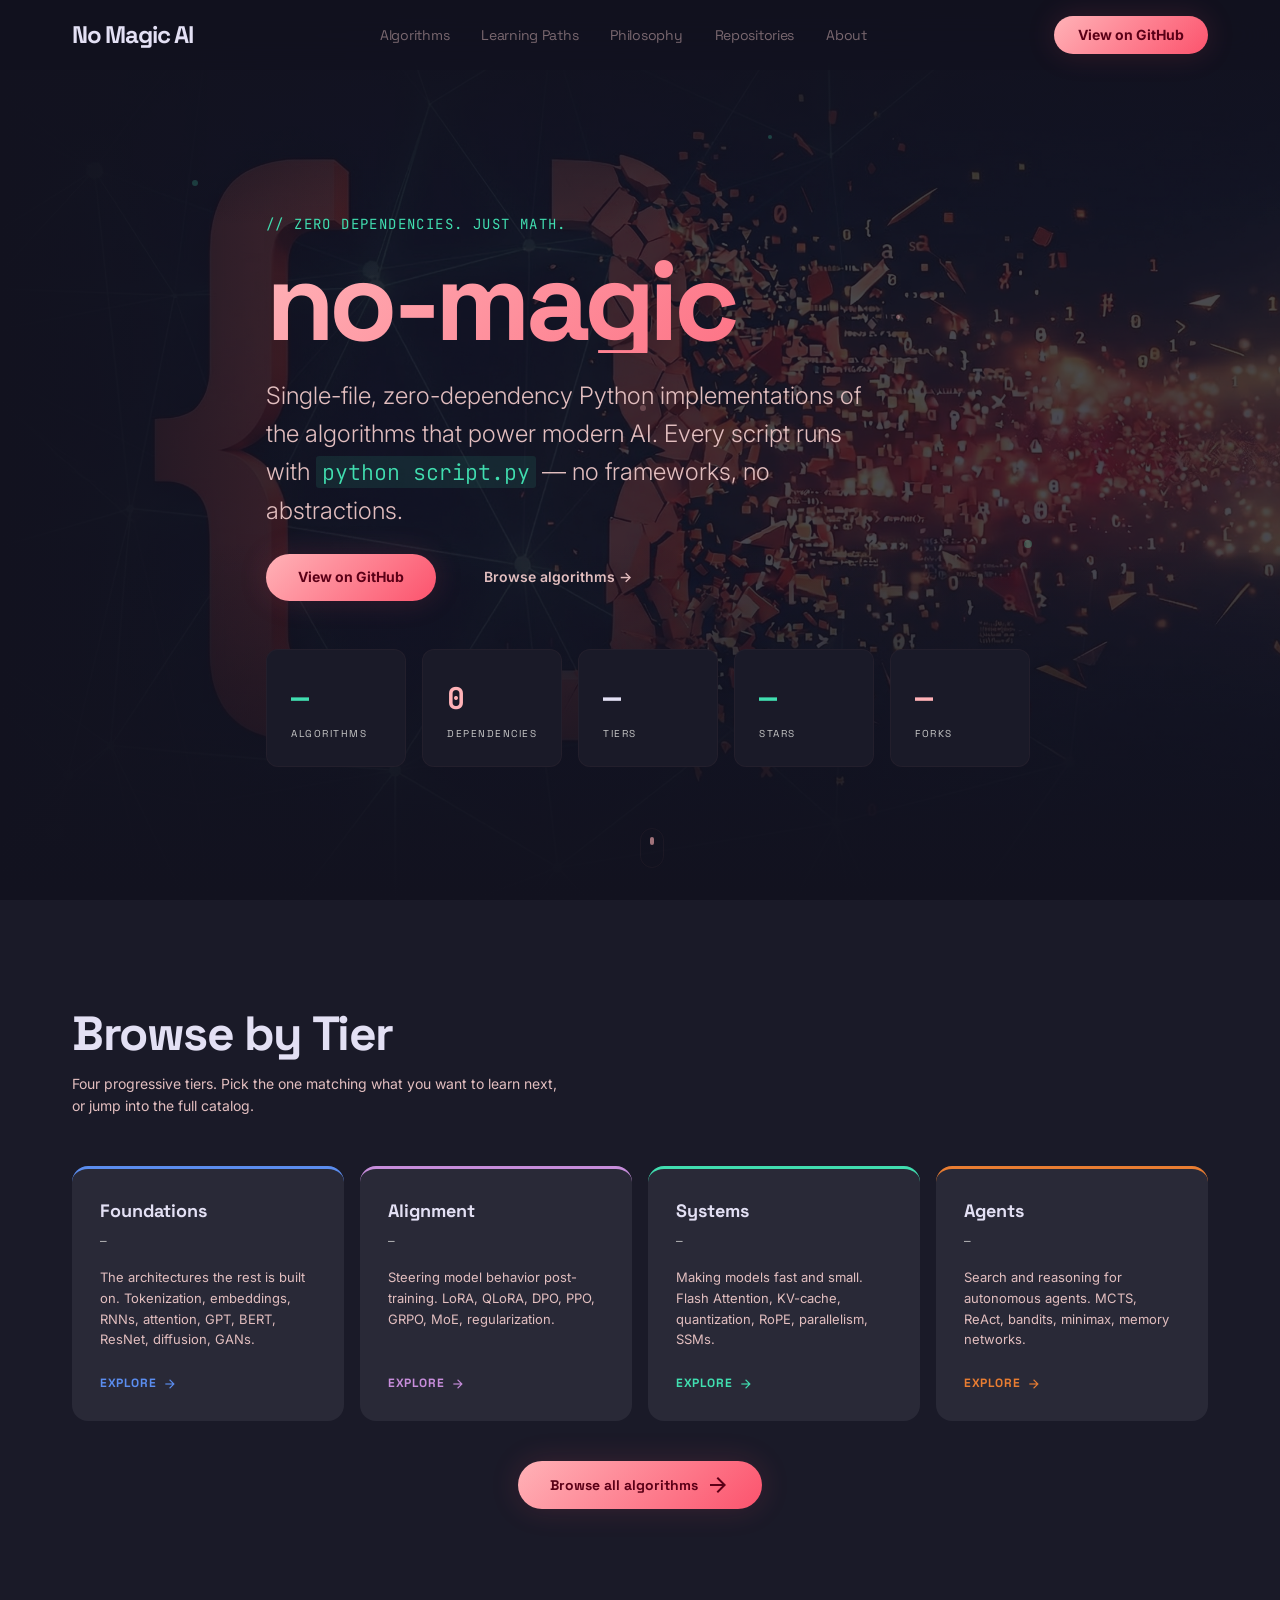
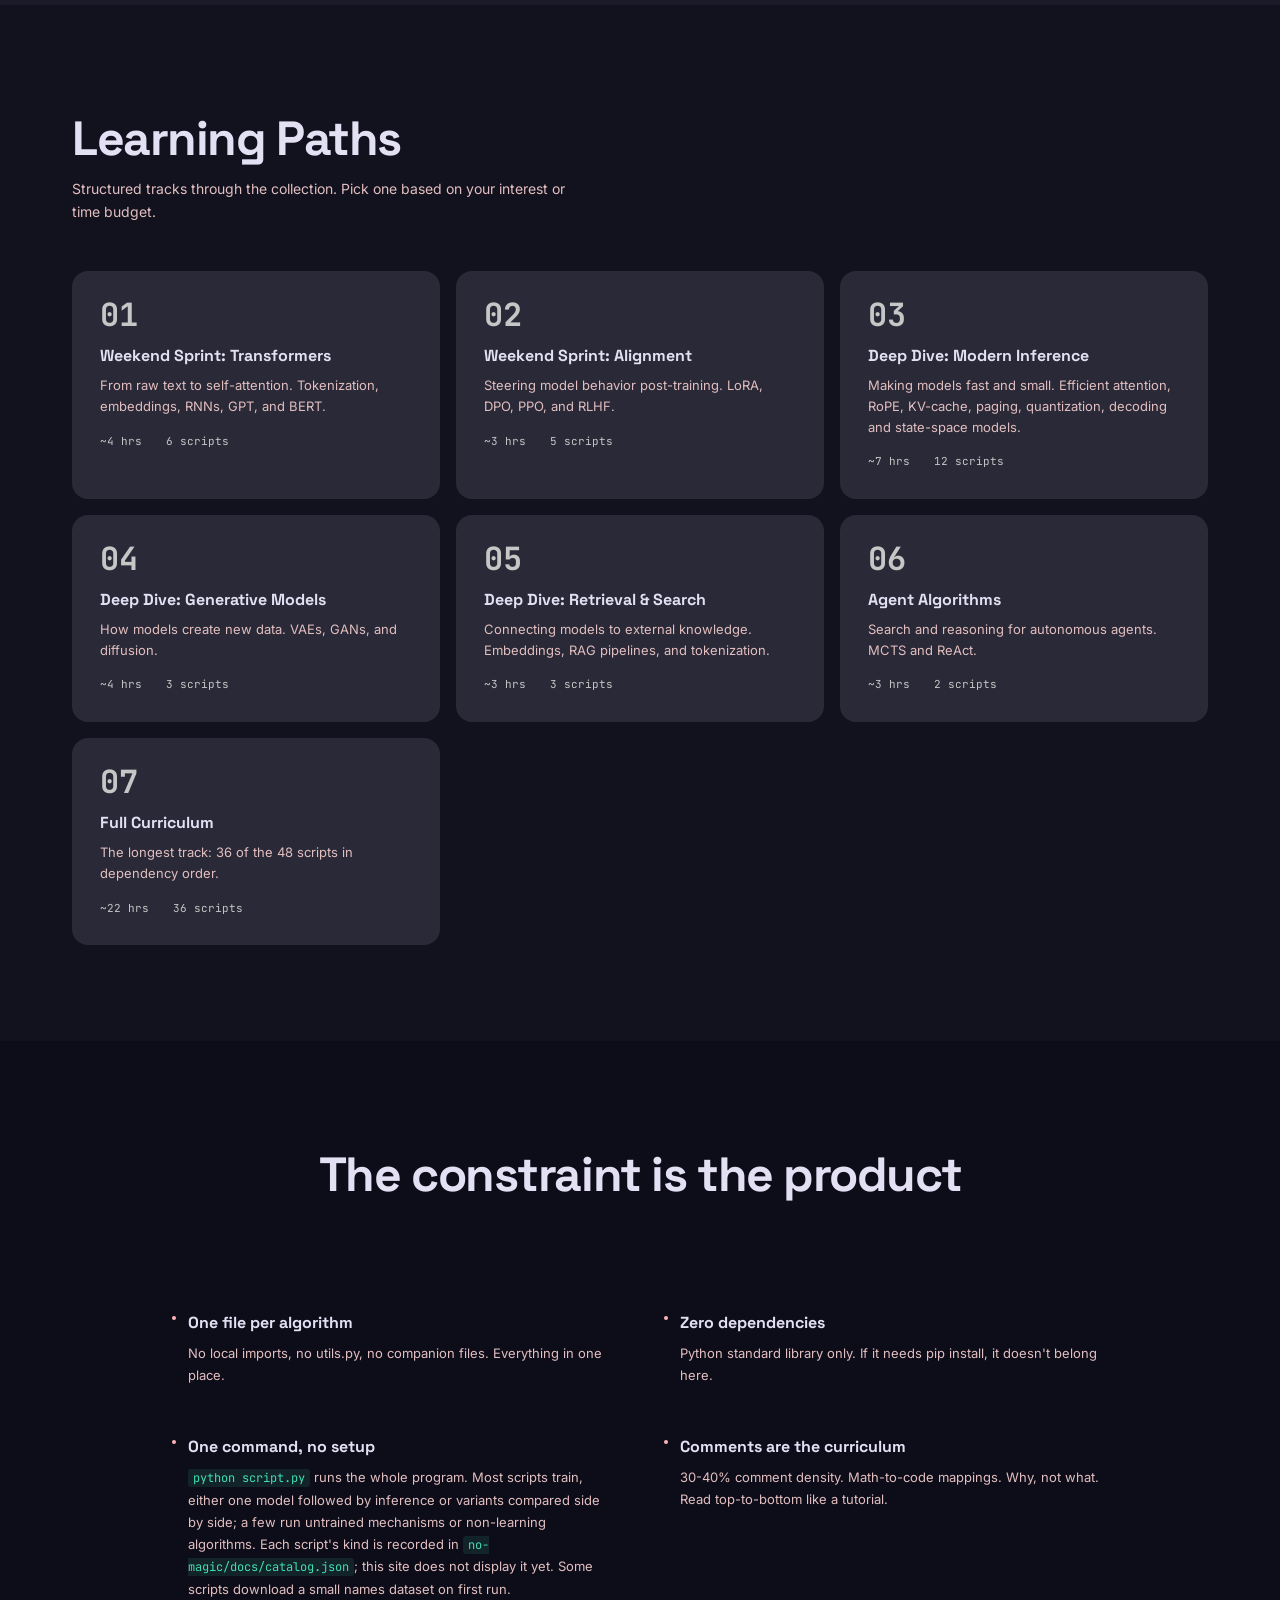
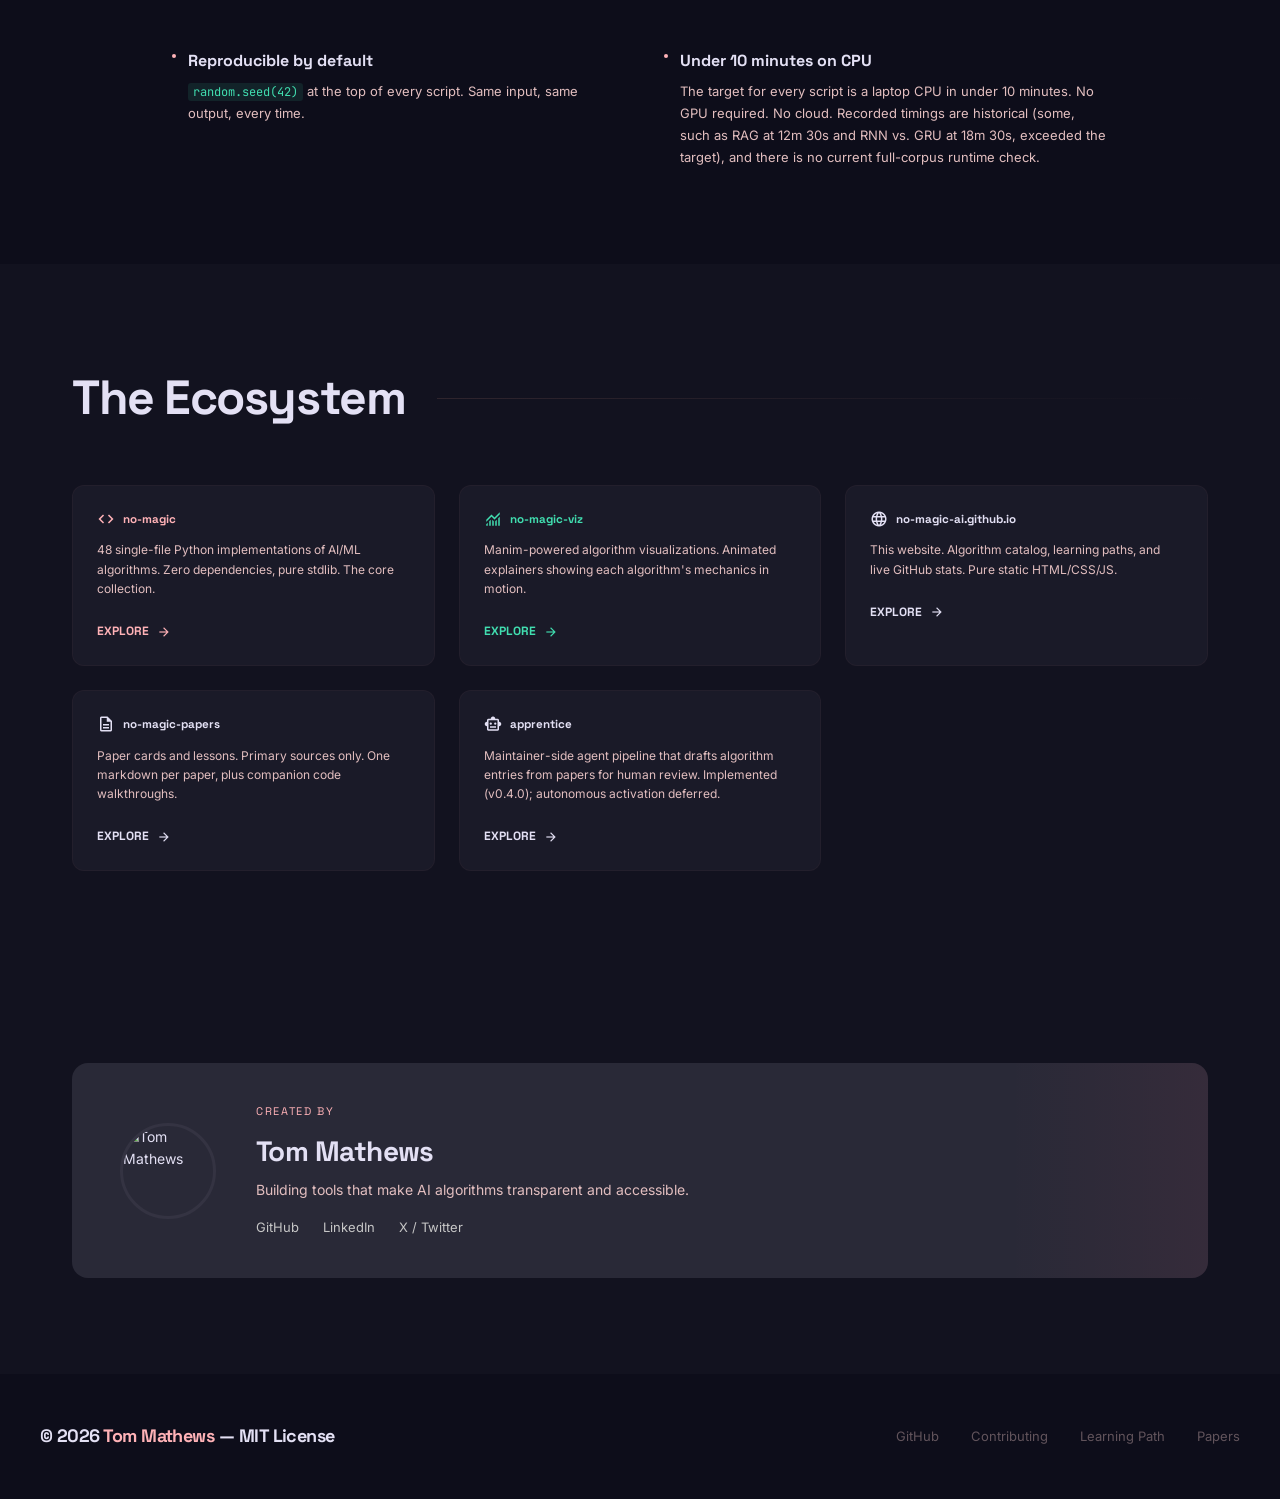
==== index.html @ fe1c376c "docs: state the CPU runtime target and shorten the apprentice pill The About no-magic row and the ho" ====
<!DOCTYPE html>
<html lang="en">
<head>
  <meta charset="UTF-8">
  <meta name="viewport" content="width=device-width, initial-scale=1.0">
  <title>no-magic &mdash; AI algorithms without the abstraction</title>
  <meta name="description" content="Single-file, zero-dependency Python implementations of the algorithms that power modern AI. No frameworks. No magic.">
  <link rel="icon" type="image/png" sizes="32x32" href="favicon-32.png">
  <link rel="icon" type="image/svg+xml" href="icon.svg">
  <link rel="icon" type="image/png" sizes="192x192" href="favicon-192.png">
  <link rel="apple-touch-icon" href="apple-touch-icon.png">
  <link rel="preconnect" href="https://fonts.googleapis.com">
  <link rel="preconnect" href="https://fonts.gstatic.com" crossorigin>
  <link href="https://fonts.googleapis.com/css2?family=Space+Grotesk:wght@300;400;500;600;700&family=Inter:wght@300;400;500;600&family=JetBrains+Mono:wght@400;700&display=swap" rel="stylesheet">
  <link href="https://fonts.googleapis.com/css2?family=Material+Symbols+Outlined:wght,FILL@100..700,0..1&display=swap" rel="stylesheet">
  <link rel="stylesheet" href="site.css">
  <style>
/* Page-specific styles for the landing. Shared tokens, nav,
   footer, sections, animations, and responsive baselines live
   in site.css. */

/* ── Hero ── */
.hero {
  position: relative; min-height: 100vh; display: flex; align-items: center;
  padding-top: 5rem; overflow: hidden;
}
.hero-bg {
  position: absolute; inset: 0; z-index: 0;
  background: var(--surface-lowest);
}
.hero-cover {
  position: absolute; inset: 0; z-index: 1;
  background: url('no-magic-bg.webp') 30% center / cover no-repeat;
  mix-blend-mode: screen; opacity: 0.25;
}
.hero-cover-fade {
  position: absolute; inset: 0; z-index: 2;
  background:
    linear-gradient(to bottom, var(--bg) 0%, transparent 25%, transparent 60%, var(--bg) 100%),
    linear-gradient(to right, var(--bg) 0%, transparent 30%);
}
.hero-content { position: relative; z-index: 3; padding-left: 3rem; }
.hero-tag {
  font-family: 'JetBrains Mono', monospace; color: var(--secondary);
  font-size: 0.875rem; letter-spacing: 0.1em; text-transform: uppercase;
  margin-bottom: 1rem; opacity: 0.7;
  animation: fadeIn 0.8s ease both;
}
.hero h1 {
  font-family: 'Space Grotesk', sans-serif;
  font-size: clamp(3.5rem, 10vw, 7rem);
  font-weight: 700; letter-spacing: -0.05em; line-height: 0.9; margin-bottom: 1.5rem;
  background: linear-gradient(135deg, var(--primary), var(--primary-container));
  -webkit-background-clip: text; -webkit-text-fill-color: transparent;
  background-clip: text;
  animation: fadeIn 0.8s 0.15s ease both;
}
.hero-sub {
  font-size: clamp(1.125rem, 2.5vw, 1.5rem); font-weight: 300;
  color: var(--on-surface-variant); max-width: 600px; line-height: 1.6;
  margin-bottom: 1.5rem;
  animation: fadeIn 0.8s 0.3s ease both;
}
.hero-sub code {
  color: var(--secondary); background: rgba(65, 222, 176, 0.1);
  padding: 2px 6px; border-radius: 3px; font-size: 0.9em;
  font-family: 'JetBrains Mono', monospace;
}
.hero-cta-row {
  display: flex; gap: 1rem; margin-bottom: 3rem;
  animation: fadeIn 0.8s 0.45s ease both;
}
.btn-hero-primary {
  display: inline-flex; align-items: center; gap: 0.5rem;
  background: linear-gradient(135deg, var(--primary), var(--primary-container));
  color: var(--on-primary-container); padding: 0.75rem 2rem;
  border-radius: 9999px; font-weight: 700; font-size: 0.875rem;
  transition: all 0.25s;
  box-shadow: 0 0 30px rgba(252, 83, 109, 0.15);
}
.btn-hero-primary:hover { transform: translateY(-1px) scale(1.02); }
.btn-hero-ghost {
  display: inline-flex; align-items: center; gap: 0.5rem;
  padding: 0.75rem 2rem; border-radius: 9999px;
  font-weight: 600; font-size: 0.875rem;
  color: var(--on-surface-variant);
  transition: all 0.25s;
}
.btn-hero-ghost:hover { color: var(--on-surface); }

/* ── Stats Grid ── */
.stats-grid {
  display: grid; grid-template-columns: repeat(5, 1fr); gap: 1rem;
  animation: fadeIn 0.8s 0.6s ease both;
}
.stat-card {
  background: var(--surface-low); padding: 1.5rem; border-radius: 0.75rem;
}
.stat-value {
  font-family: 'JetBrains Mono', monospace; font-size: 1.875rem; font-weight: 700;
}
.stat-value.green { color: var(--secondary); }
.stat-value.pink { color: var(--primary); }
.stat-value.white { color: var(--on-surface); }
.stat-label {
  font-family: 'Space Grotesk', sans-serif; font-size: 0.625rem;
  text-transform: uppercase; letter-spacing: 0.15em; color: var(--tertiary);
  margin-top: 0.25rem;
}

/* ── Scroll indicator ── */
.scroll-ind {
  position: absolute; bottom: 2rem; left: 50%; transform: translateX(-50%); z-index: 3;
  animation: fadeIn 0.8s 1s ease both;
}
.scroll-ind-ring {
  width: 1.5rem; height: 2.5rem; border-radius: 9999px;
  display: flex; align-items: flex-start; justify-content: center; padding-top: 0.5rem;
}
.scroll-dot {
  width: 0.25rem; height: 0.5rem; border-radius: 9999px;
  background: rgba(255, 178, 183, 0.6);
  animation: scrollBounce 1.5s infinite;
}

/* ── Particles ── */
.particle {
  position: absolute; border-radius: 50%;
  animation: pfloat 8s infinite ease-in-out;
}

/* ── Section header (landing-only layout) ── */
.section-header {
  display: flex; justify-content: space-between; align-items: flex-end;
  margin-bottom: 3rem; gap: 2rem; flex-wrap: wrap;
}
.section-header h2 {
  font-family: 'Space Grotesk', sans-serif; font-size: clamp(2rem, 4vw, 3rem);
  font-weight: 700; letter-spacing: -0.03em;
}
.section-header p { color: var(--on-surface-variant); max-width: 500px; }

/* ── Tier Preview (4 cards linking into /algorithms/?tier=...) ── */
.tier-preview-grid {
  display: grid; grid-template-columns: repeat(4, 1fr); gap: 1rem;
}
.tier-preview {
  background: var(--surface-high); padding: 1.75rem; border-radius: 1rem;
  transition: background 0.4s, transform 0.2s;
  display: flex; flex-direction: column; gap: 0.5rem;
  border-top: 3px solid transparent;
}
.tier-preview:hover { background: var(--surface-highest); transform: translateY(-2px); }
.tier-preview-name {
  font-family: 'Space Grotesk', sans-serif; font-size: 1.125rem;
  font-weight: 700; color: var(--on-surface);
}
.tier-preview-count {
  font-family: 'JetBrains Mono', monospace; font-size: 0.6875rem;
  letter-spacing: 0.08em; text-transform: uppercase; color: var(--tertiary);
}
.tier-preview-desc {
  font-size: 0.8125rem; color: var(--on-surface-variant);
  line-height: 1.6; flex: 1; margin-top: 0.5rem;
}
.tier-preview-link {
  font-family: 'Space Grotesk', sans-serif; font-size: 0.75rem;
  font-weight: 700; text-transform: uppercase; letter-spacing: 0.05em;
  margin-top: 1rem; display: inline-flex; align-items: center; gap: 0.4rem;
}
.tier-preview.foundations { border-top-color: var(--tier-foundations); }
.tier-preview.foundations .tier-preview-link { color: var(--tier-foundations); }
.tier-preview.alignment { border-top-color: var(--tier-alignment); }
.tier-preview.alignment .tier-preview-link { color: var(--tier-alignment); }
.tier-preview.systems { border-top-color: var(--tier-systems); }
.tier-preview.systems .tier-preview-link { color: var(--tier-systems); }
.tier-preview.agents { border-top-color: var(--tier-agents); }
.tier-preview.agents .tier-preview-link { color: var(--tier-agents); }
.catalog-cta-row {
  display: flex; justify-content: center; margin-top: 2.5rem;
}
.btn-catalog {
  display: inline-flex; align-items: center; gap: 0.5rem;
  background: linear-gradient(135deg, var(--primary), var(--primary-container));
  color: var(--on-primary-container); padding: 0.75rem 2rem;
  border-radius: 9999px; font-weight: 700; font-size: 0.875rem;
  font-family: 'Space Grotesk', sans-serif;
  transition: all 0.25s;
  box-shadow: 0 0 30px rgba(252, 83, 109, 0.15);
}
.btn-catalog:hover { transform: translateY(-1px) scale(1.02); }

/* ── Learning Paths ── */
.tracks-grid {
  display: grid; grid-template-columns: repeat(auto-fill, minmax(280px, 1fr));
  gap: 1rem;
}
.track-card {
  background: var(--surface-high); border-radius: 1rem;
  padding: 1.75rem; transition: background 0.4s; cursor: default;
}
.track-card:hover { background: var(--surface-highest); }
.track-num {
  font-family: 'JetBrains Mono', monospace; font-size: 2rem;
  font-weight: 700; color: var(--tertiary); line-height: 1; margin-bottom: 0.75rem;
}
.track-name {
  font-family: 'Space Grotesk', sans-serif; font-size: 1rem;
  font-weight: 700; margin-bottom: 0.4rem;
}
.track-desc {
  font-size: 0.8125rem; color: var(--on-surface-variant);
  line-height: 1.6; margin-bottom: 1rem;
}
.track-meta {
  display: flex; gap: 1.5rem; font-size: 0.6875rem; color: var(--tertiary);
  font-family: 'JetBrains Mono', monospace;
}

/* ── Code Block ── */
.code-panel {
  background: rgba(52, 51, 66, 0.4); backdrop-filter: blur(16px);
  -webkit-backdrop-filter: blur(16px); border-radius: 1rem; overflow: hidden;
}
.code-chrome {
  display: flex; align-items: center; gap: 0.5rem;
  padding: 0.75rem 1rem; background: rgba(13, 13, 26, 0.5);
}
.code-dot { width: 0.75rem; height: 0.75rem; border-radius: 50%; }
.code-dot.r { background: rgba(252, 83, 109, 0.5); }
.code-dot.y { background: rgba(65, 222, 176, 0.3); }
.code-dot.g { background: rgba(198, 198, 198, 0.3); }
.code-filename {
  margin-left: 1rem; font-family: 'JetBrains Mono', monospace;
  font-size: 0.625rem; color: rgba(198, 198, 198, 0.5);
  text-transform: uppercase; letter-spacing: 0.15em;
}
.code-body { padding: 1.5rem; }
.code-body pre {
  font-family: 'JetBrains Mono', monospace; font-size: 0.8125rem;
  line-height: 1.8; overflow-x: auto; white-space: pre;
}
.code-body .kw { color: rgba(255, 178, 183, 0.6); }
.code-body .fn { color: var(--secondary); }
.code-body .cm { color: rgba(198, 198, 198, 0.4); }
.code-body .nm { color: var(--primary); }
.code-body .tx { color: rgba(227, 224, 244, 0.8); }
.code-hl { background: rgba(65, 222, 176, 0.05); display: inline-block; width: 100%; }
.cursor-blink {
  display: inline-block; width: 0.5rem; height: 1rem;
  background: var(--secondary); margin-left: 1.5rem; margin-bottom: 1rem;
  animation: blink 1.2s step-end infinite;
}

/* ── Philosophy ── */
.philosophy-grid {
  display: grid; grid-template-columns: 1fr 1fr; gap: 3rem; text-align: left;
}
.philosophy-grid h2 {
  font-family: 'Space Grotesk', sans-serif; font-size: clamp(2rem, 4vw, 3rem);
  font-weight: 700; margin-bottom: 3rem; letter-spacing: -0.03em;
  text-align: center; grid-column: 1 / -1;
}
.phil-item { position: relative; padding-left: 1rem; }
.phil-item::before {
  content: ''; position: absolute; left: 0; top: 6px;
  width: 4px; height: 4px; border-radius: 50%; background: var(--primary);
}
.phil-item h4 {
  font-family: 'Space Grotesk', sans-serif; font-size: 1rem;
  font-weight: 700; margin-bottom: 0.4rem;
}
.phil-item p {
  color: var(--on-surface-variant); font-size: 0.8125rem; line-height: 1.7;
}
.phil-item code {
  color: var(--secondary); background: rgba(65, 222, 176, 0.1);
  padding: 1px 5px; border-radius: 3px; font-size: 0.75rem;
  font-family: 'JetBrains Mono', monospace;
}

/* ── Ecosystem ── */
.eco-header { display: flex; align-items: center; gap: 2rem; margin-bottom: 3rem; }
.eco-header h2 {
  font-family: 'Space Grotesk', sans-serif; font-size: clamp(2rem, 4vw, 3rem);
  font-weight: 700; white-space: nowrap; letter-spacing: -0.03em;
}
.eco-line {
  height: 1px; flex: 1;
  background: linear-gradient(to right, rgba(90, 64, 66, 0.4), transparent);
}
.eco-grid { display: grid; grid-template-columns: repeat(3, 1fr); gap: 1.5rem; }
.eco-card {
  padding: 1.5rem; border-radius: 0.75rem; background: var(--surface-low);
  transition: all 0.3s; display: block;
}
.eco-card:hover { transform: translateY(-2px); }
.eco-card-header { display: flex; align-items: center; gap: 0.5rem; margin-bottom: 0.75rem; }
.eco-card h5 { font-family: 'Space Grotesk', sans-serif; font-weight: 700; }
.eco-card p {
  font-size: 0.75rem; color: var(--on-surface-variant);
  margin-bottom: 1.5rem; line-height: 1.6;
}
.eco-link {
  display: flex; align-items: center; gap: 0.5rem;
  font-family: 'Space Grotesk', sans-serif; font-size: 0.75rem;
  font-weight: 700; text-transform: uppercase;
}
.eco-link .material-symbols-outlined { font-size: 0.875rem; transition: transform 0.3s; }
.eco-card:hover .eco-link .material-symbols-outlined { transform: translateX(4px); }
.eco-card.pink { color: var(--primary); }
.eco-card.pink .eco-link, .eco-card.pink .eco-card-header .material-symbols-outlined { color: var(--primary); }
.eco-card.green { color: var(--secondary); }
.eco-card.green .eco-link, .eco-card.green .eco-card-header .material-symbols-outlined { color: var(--secondary); }
.eco-card.white .eco-link, .eco-card.white .eco-card-header .material-symbols-outlined { color: var(--on-surface); }

/* ── Author ── */
.author-banner {
  display: flex; align-items: center; gap: 2.5rem;
  background: var(--surface-high); border-radius: 1rem;
  padding: 2.5rem 3rem; position: relative; overflow: hidden;
}
.author-banner::after {
  content: ''; position: absolute; right: 0; top: 0; bottom: 0; width: 200px;
  background: linear-gradient(90deg, transparent, rgba(252, 83, 109, 0.06));
  pointer-events: none;
}
.author-avatar {
  width: 96px; height: 96px; border-radius: 50%;
  border: 3px solid var(--surface-highest); flex-shrink: 0;
}
.author-info { flex: 1; }
.author-label {
  font-family: 'Space Grotesk', sans-serif; font-size: 0.6875rem;
  letter-spacing: 0.15em; text-transform: uppercase; color: var(--primary);
  margin-bottom: 0.5rem;
}
.author-name {
  font-family: 'Space Grotesk', sans-serif; font-size: 1.75rem;
  font-weight: 700; letter-spacing: -0.02em; margin-bottom: 0.3rem;
}
.author-bio {
  font-size: 0.875rem; color: var(--on-surface-variant);
  margin-bottom: 1rem; max-width: 500px;
}
.author-links { display: flex; gap: 1.5rem; font-size: 0.8125rem; }
.author-links a {
  color: var(--tertiary); display: inline-flex; align-items: center; gap: 4px;
  transition: color 0.2s;
}
.author-links a:hover { color: var(--primary); }

/* ── Page-specific responsive overrides ── */
@media (max-width: 1024px) {
  .tier-preview-grid { grid-template-columns: repeat(2, 1fr); }
}
@media (max-width: 768px) {
  .stats-grid { grid-template-columns: repeat(2, 1fr); }
  .tier-preview-grid { grid-template-columns: 1fr; }
  .tracks-grid { grid-template-columns: 1fr; }
  .philosophy-grid { grid-template-columns: 1fr; }
  .eco-grid { grid-template-columns: 1fr; }
  .hero-content { padding-left: 0; }
  .hero-cover { background-position: 45% center; }
  .hero-cta-row { flex-direction: column; align-items: flex-start; }
  .author-banner {
    flex-direction: column; text-align: center;
    padding: 2rem 1.5rem; gap: 1.5rem;
  }
  .author-links { justify-content: center; }
  .author-bio { max-width: none; }
  .author-banner::after { display: none; }
}
  </style>
</head>
<body>

<!-- ═══ NAV ═══ -->
<nav class="nav">
  <div class="nav-inner">
    <div class="nav-logo font-headline">No Magic AI</div>
    <div class="nav-links">
      <a href="algorithms/">Algorithms</a>
      <a href="#paths">Learning Paths</a>
      <a href="#philosophy">Philosophy</a>
      <a href="#repos">Repositories</a>
      <a href="about.html">About</a>
    </div>
    <a href="https://github.com/no-magic-ai/no-magic" class="nav-cta" target="_blank">View on GitHub</a>
  </div>
</nav>

<!-- ═══ HERO ═══ -->
<section class="hero">
  <div class="hero-bg">
    <div class="hero-cover"></div>
    <div class="hero-cover-fade"></div>
    <div class="particle" style="width:6px;height:6px;background:rgba(65,222,176,0.5);top:20%;left:15%;animation-delay:0s;"></div>
    <div class="particle" style="width:4px;height:4px;background:rgba(255,178,183,0.4);top:35%;left:70%;animation-delay:2s;"></div>
    <div class="particle" style="width:8px;height:8px;background:rgba(65,222,176,0.3);top:60%;left:80%;animation-delay:4s;"></div>
    <div class="particle" style="width:4px;height:4px;background:rgba(252,83,109,0.5);top:75%;left:25%;animation-delay:1s;"></div>
    <div class="particle" style="width:6px;height:6px;background:rgba(255,178,183,0.25);top:45%;left:50%;animation-delay:3s;"></div>
    <div class="particle" style="width:4px;height:4px;background:rgba(65,222,176,0.4);top:15%;left:60%;animation-delay:5s;"></div>
  </div>
  <div class="container hero-content">
    <p class="hero-tag">// zero dependencies. just math.</p>
    <h1>no-magic</h1>
    <p class="hero-sub">
      Single-file, zero-dependency Python implementations of the algorithms that power modern AI.
      Every script runs with <code>python script.py</code> &mdash; no frameworks, no abstractions.
    </p>
    <div class="hero-cta-row">
      <a href="https://github.com/no-magic-ai/no-magic" class="btn-hero-primary" target="_blank">View on GitHub</a>
      <a href="algorithms/" class="btn-hero-ghost">Browse algorithms &rarr;</a>
    </div>
    <div class="stats-grid">
      <div class="stat-card ghost-border">
        <div class="stat-value green" id="stat-algos">&mdash;</div>
        <div class="stat-label">Algorithms</div>
      </div>
      <div class="stat-card ghost-border">
        <div class="stat-value pink">0</div>
        <div class="stat-label">Dependencies</div>
      </div>
      <div class="stat-card ghost-border">
        <div class="stat-value white" id="stat-tiers">&mdash;</div>
        <div class="stat-label">Tiers</div>
      </div>
      <div class="stat-card ghost-border">
        <div class="stat-value green" id="stat-stars">&mdash;</div>
        <div class="stat-label">Stars</div>
      </div>
      <div class="stat-card ghost-border">
        <div class="stat-value pink" id="stat-forks">&mdash;</div>
        <div class="stat-label">Forks</div>
      </div>
    </div>
  </div>
  <div class="scroll-ind">
    <div class="scroll-ind-ring ghost-border">
      <div class="scroll-dot"></div>
    </div>
  </div>
</section>

<!-- ═══ ALGORITHM TIERS (preview, full catalog at /algorithms/) ═══ -->
<section id="catalog" class="section section-low reveal">
  <div class="container">
    <div class="section-header">
      <div>
        <h2 class="font-headline">Browse by Tier</h2>
        <p>Four progressive tiers. Pick the one matching what you want to learn next, or jump into the full catalog.</p>
      </div>
    </div>
    <div class="tier-preview-grid">
      <a href="algorithms/?tier=foundations" class="tier-preview foundations">
        <div class="tier-preview-name">Foundations</div>
        <div class="tier-preview-count" id="count-foundations">&mdash;</div>
        <p class="tier-preview-desc">The architectures the rest is built on. Tokenization, embeddings, RNNs, attention, GPT, BERT, ResNet, diffusion, GANs.</p>
        <span class="tier-preview-link">Explore <span class="material-symbols-outlined" style="font-size:0.875rem;">arrow_forward</span></span>
      </a>
      <a href="algorithms/?tier=alignment" class="tier-preview alignment">
        <div class="tier-preview-name">Alignment</div>
        <div class="tier-preview-count" id="count-alignment">&mdash;</div>
        <p class="tier-preview-desc">Steering model behavior post-training. LoRA, QLoRA, DPO, PPO, GRPO, MoE, regularization.</p>
        <span class="tier-preview-link">Explore <span class="material-symbols-outlined" style="font-size:0.875rem;">arrow_forward</span></span>
      </a>
      <a href="algorithms/?tier=systems" class="tier-preview systems">
        <div class="tier-preview-name">Systems</div>
        <div class="tier-preview-count" id="count-systems">&mdash;</div>
        <p class="tier-preview-desc">Making models fast and small. Flash Attention, KV-cache, quantization, RoPE, parallelism, SSMs.</p>
        <span class="tier-preview-link">Explore <span class="material-symbols-outlined" style="font-size:0.875rem;">arrow_forward</span></span>
      </a>
      <a href="algorithms/?tier=agents" class="tier-preview agents">
        <div class="tier-preview-name">Agents</div>
        <div class="tier-preview-count" id="count-agents">&mdash;</div>
        <p class="tier-preview-desc">Search and reasoning for autonomous agents. MCTS, ReAct, bandits, minimax, memory networks.</p>
        <span class="tier-preview-link">Explore <span class="material-symbols-outlined" style="font-size:0.875rem;">arrow_forward</span></span>
      </a>
    </div>
    <div class="catalog-cta-row">
      <a href="algorithms/" class="btn-catalog">Browse all algorithms <span class="material-symbols-outlined">arrow_forward</span></a>
    </div>
  </div>
</section>

<!-- ═══ LEARNING PATHS ═══ -->
<section id="paths" class="section reveal">
  <div class="container">
    <div class="section-header">
      <div>
        <h2 class="font-headline">Learning Paths</h2>
        <p>Structured tracks through the collection. Pick one based on your interest or time budget.</p>
      </div>
    </div>
    <div class="tracks-grid">
      <div class="track-card">
        <div class="track-num">01</div>
        <div class="track-name">Weekend Sprint: Transformers</div>
        <div class="track-desc">From raw text to self-attention. Tokenization, embeddings, RNNs, GPT, and BERT.</div>
        <div class="track-meta"><span>~4 hrs</span><span>6 scripts</span></div>
      </div>
      <div class="track-card">
        <div class="track-num">02</div>
        <div class="track-name">Weekend Sprint: Alignment</div>
        <div class="track-desc">Steering model behavior post-training. LoRA, DPO, PPO, and RLHF.</div>
        <div class="track-meta"><span>~3 hrs</span><span>5 scripts</span></div>
      </div>
      <div class="track-card">
        <div class="track-num">03</div>
        <div class="track-name">Deep Dive: Modern Inference</div>
        <div class="track-desc">Making models fast and small. Efficient attention, RoPE, KV-cache, paging, quantization, decoding and state-space models.</div>
        <div class="track-meta"><span>~7 hrs</span><span>12 scripts</span></div>
      </div>
      <div class="track-card">
        <div class="track-num">04</div>
        <div class="track-name">Deep Dive: Generative Models</div>
        <div class="track-desc">How models create new data. VAEs, GANs, and diffusion.</div>
        <div class="track-meta"><span>~4 hrs</span><span>3 scripts</span></div>
      </div>
      <div class="track-card">
        <div class="track-num">05</div>
        <div class="track-name">Deep Dive: Retrieval &amp; Search</div>
        <div class="track-desc">Connecting models to external knowledge. Embeddings, RAG pipelines, and tokenization.</div>
        <div class="track-meta"><span>~3 hrs</span><span>3 scripts</span></div>
      </div>
      <div class="track-card">
        <div class="track-num">06</div>
        <div class="track-name">Agent Algorithms</div>
        <div class="track-desc">Search and reasoning for autonomous agents. MCTS and ReAct.</div>
        <div class="track-meta"><span>~3 hrs</span><span>2 scripts</span></div>
      </div>
      <div class="track-card">
        <div class="track-num">07</div>
        <div class="track-name">Full Curriculum</div>
        <div class="track-desc">The longest track: 36 of the 48 scripts in dependency order.</div>
        <div class="track-meta"><span>~22 hrs</span><span>36 scripts</span></div>
      </div>
    </div>
  </div>
</section>

<!-- ═══ PHILOSOPHY ═══ -->
<section id="philosophy" class="section section-lowest reveal">
  <div class="container" style="max-width: 1000px;">
    <div class="philosophy-grid">
      <h2 class="font-headline">The constraint is the product</h2>
      <div class="phil-item">
        <h4>One file per algorithm</h4>
        <p>No local imports, no utils.py, no companion files. Everything in one place.</p>
      </div>
      <div class="phil-item">
        <h4>Zero dependencies</h4>
        <p>Python standard library only. If it needs pip install, it doesn't belong here.</p>
      </div>
      <div class="phil-item">
        <h4>One command, no setup</h4>
        <p><code>python script.py</code> runs the whole program. Most scripts train, either one model followed by inference or variants compared side by side; a few run untrained mechanisms or non-learning algorithms. Each script's kind is recorded in <a href="https://github.com/no-magic-ai/no-magic/blob/main/docs/catalog.json" target="_blank"><code>no-magic/docs/catalog.json</code></a>; this site does not display it yet. Some scripts download a small names dataset on first run.</p>
      </div>
      <div class="phil-item">
        <h4>Comments are the curriculum</h4>
        <p>30-40% comment density. Math-to-code mappings. Why, not what. Read top-to-bottom like a tutorial.</p>
      </div>
      <div class="phil-item">
        <h4>Reproducible by default</h4>
        <p><code>random.seed(42)</code> at the top of every script. Same input, same output, every time.</p>
      </div>
      <div class="phil-item">
        <h4>Under 10 minutes on CPU</h4>
        <p>The target for every script is a laptop CPU in under 10 minutes. No GPU required. No cloud. Recorded timings are historical (some, such as RAG at 12m 30s and RNN vs. GRU at 18m 30s, exceeded the target), and there is no current full-corpus runtime check.</p>
      </div>
    </div>
  </div>
</section>

<!-- ═══ REPOS ═══ -->
<section id="repos" class="section reveal">
  <div class="container">
    <div class="eco-header">
      <h2 class="font-headline">The Ecosystem</h2>
      <div class="eco-line"></div>
    </div>
    <div class="eco-grid">
      <a href="https://github.com/no-magic-ai/no-magic" class="eco-card ghost-border pink" target="_blank">
        <div class="eco-card-header">
          <span class="material-symbols-outlined" style="font-size:1.125rem;">code</span>
          <h5 class="font-headline">no-magic</h5>
        </div>
        <p>48 single-file Python implementations of AI/ML algorithms. Zero dependencies, pure stdlib. The core collection.</p>
        <div class="eco-link">Explore <span class="material-symbols-outlined">arrow_forward</span></div>
      </a>
      <a href="https://github.com/no-magic-ai/no-magic-viz" class="eco-card ghost-border green" target="_blank">
        <div class="eco-card-header">
          <span class="material-symbols-outlined" style="font-size:1.125rem;">monitoring</span>
          <h5 class="font-headline">no-magic-viz</h5>
        </div>
        <p>Manim-powered algorithm visualizations. Animated explainers showing each algorithm's mechanics in motion.</p>
        <div class="eco-link">Explore <span class="material-symbols-outlined">arrow_forward</span></div>
      </a>
      <a href="https://github.com/no-magic-ai/no-magic-ai.github.io" class="eco-card ghost-border white" target="_blank">
        <div class="eco-card-header">
          <span class="material-symbols-outlined" style="font-size:1.125rem;">language</span>
          <h5 class="font-headline">no-magic-ai.github.io</h5>
        </div>
        <p>This website. Algorithm catalog, learning paths, and live GitHub stats. Pure static HTML/CSS/JS.</p>
        <div class="eco-link">Explore <span class="material-symbols-outlined">arrow_forward</span></div>
      </a>
      <a href="https://github.com/no-magic-ai/no-magic-papers" class="eco-card ghost-border white" target="_blank">
        <div class="eco-card-header">
          <span class="material-symbols-outlined" style="font-size:1.125rem;">description</span>
          <h5 class="font-headline">no-magic-papers</h5>
        </div>
        <p>Paper cards and lessons. Primary sources only. One markdown per paper, plus companion code walkthroughs.</p>
        <div class="eco-link">Explore <span class="material-symbols-outlined">arrow_forward</span></div>
      </a>
      <a href="https://github.com/no-magic-ai/apprentice" class="eco-card ghost-border white" target="_blank">
        <div class="eco-card-header">
          <span class="material-symbols-outlined" style="font-size:1.125rem;">smart_toy</span>
          <h5 class="font-headline">apprentice</h5>
        </div>
        <p>Maintainer-side agent pipeline that drafts algorithm entries from papers for human review. Implemented (v0.4.0); autonomous activation deferred.</p>
        <div class="eco-link">Explore <span class="material-symbols-outlined">arrow_forward</span></div>
      </a>
    </div>
  </div>
</section>

<!-- ═══ AUTHOR ═══ -->
<section id="author" class="section reveal">
  <div class="container">
    <div class="author-banner">
      <img src="https://avatars.githubusercontent.com/u/9562152?v=4" alt="Tom Mathews" class="author-avatar">
      <div class="author-info">
        <div class="author-label">Created by</div>
        <div class="author-name">Tom Mathews</div>
        <div class="author-bio">Building tools that make AI algorithms transparent and accessible.</div>
        <div class="author-links">
          <a href="https://github.com/Mathews-Tom" target="_blank">GitHub</a>
          <a href="https://www.linkedin.com/in/mathews-tom/" target="_blank">LinkedIn</a>
          <a href="https://x.com/tom_mathews" target="_blank">X / Twitter</a>
        </div>
      </div>
    </div>
  </div>
</section>

<!-- ═══ FOOTER ═══ -->
<footer class="footer">
  <div class="footer-inner">
    <div class="footer-logo font-headline">&copy; 2026 <a href="https://github.com/Mathews-Tom" target="_blank" style="color:var(--primary);">Tom Mathews</a> &mdash; MIT License</div>
    <div class="footer-links">
      <a href="https://github.com/no-magic-ai" target="_blank">GitHub</a>
      <a href="https://github.com/no-magic-ai/no-magic/blob/main/CONTRIBUTING.md" target="_blank">Contributing</a>
      <a href="https://github.com/no-magic-ai/no-magic/blob/main/LEARNING_PATH.md" target="_blank">Learning Path</a>
      <a href="https://github.com/no-magic-ai/no-magic-papers" target="_blank">Papers</a>
    </div>
  </div>
</footer>

<script>
const CATALOG_URL = 'https://raw.githubusercontent.com/no-magic-ai/no-magic/main/docs/catalog.json';
const GITHUB_API = 'https://api.github.com/repos/no-magic-ai/no-magic';

const COUNT_ID_BY_TIER = {
  '01-foundations': 'count-foundations',
  '02-alignment': 'count-alignment',
  '03-systems': 'count-systems',
  '04-agents': 'count-agents',
};

async function cachedFetch(url, key, ttlMs) {
  ttlMs = ttlMs || 300000;
  const cached = sessionStorage.getItem(key);
  if (cached) {
    try {
      const parsed = JSON.parse(cached);
      if (Date.now() - parsed.ts < ttlMs) return parsed.data;
    } catch { /* fall through to refetch */ }
  }
  const res = await fetch(url);
  if (!res.ok) throw new Error(url + ': ' + res.status);
  const data = await res.json();
  sessionStorage.setItem(key, JSON.stringify({ data: data, ts: Date.now() }));
  return data;
}

async function fetchGitHubStats() {
  try {
    const repo = await cachedFetch(GITHUB_API, 'gh-stats');
    const stars = repo.stargazers_count;
    document.getElementById('stat-stars').textContent = stars >= 1000
      ? (stars / 1000).toFixed(1).replace(/\.0$/, '') + 'k' : stars.toLocaleString();
    document.getElementById('stat-forks').textContent = repo.forks_count.toLocaleString();
  } catch {
    document.getElementById('stat-stars').textContent = '—';
    document.getElementById('stat-forks').textContent = '—';
  }
}

async function hydrateCatalogStats() {
  try {
    const catalog = await cachedFetch(CATALOG_URL, 'catalog');
    document.getElementById('stat-algos').textContent = catalog.length;
    const tierCounts = {};
    catalog.forEach(function(a) { tierCounts[a.tier] = (tierCounts[a.tier] || 0) + 1; });
    document.getElementById('stat-tiers').textContent = Object.keys(tierCounts).length;
    Object.keys(COUNT_ID_BY_TIER).forEach(function(tier) {
      const el = document.getElementById(COUNT_ID_BY_TIER[tier]);
      if (!el) return;
      const n = tierCounts[tier] || 0;
      el.textContent = n + ' ' + (n === 1 ? 'algorithm' : 'algorithms');
    });
  } catch {
    document.getElementById('stat-algos').textContent = '—';
    document.getElementById('stat-tiers').textContent = '—';
  }
}

fetchGitHubStats();
hydrateCatalogStats();

const observer = new IntersectionObserver(function(entries) {
  entries.forEach(function(entry) {
    if (entry.isIntersecting) entry.target.classList.add('visible');
  });
}, { threshold: 0.1 });

document.querySelectorAll('.reveal').forEach(function(el) { observer.observe(el); });
</script>
</body>
</html>
---- site.css ----
/* ══════════════════════════════════════════════
   Design System: Neon Observatory
   Shared across all pages. Page-specific styles
   stay inline in each HTML file.

   Note: .container max-width defaults to 1200px.
   Pages that want a narrower max-width override
   .container in their local <style> block.
   ══════════════════════════════════════════════ */
:root {
  --bg: #12121f;
  --surface: #12121f;
  --surface-lowest: #0d0d1a;
  --surface-low: #1a1a28;
  --surface-container: #1e1e2c;
  --surface-high: #292937;
  --surface-highest: #343342;
  --surface-bright: #383847;
  --on-surface: #e3e0f4;
  --on-surface-variant: #e2bebf;
  --on-bg: #e3e0f4;
  --primary: #ffb2b7;
  --primary-container: #fc536d;
  --on-primary: #67001c;
  --on-primary-container: #5b0017;
  --secondary: #41deb0;
  --secondary-container: #00c295;
  --on-secondary: #003829;
  --tertiary: #c6c6c6;
  --outline-variant: #5a4042;
  --outline: #a9898a;
  --error: #ffb4ab;
  --tier-foundations: #5b8def;
  --tier-foundations-bg: rgba(15, 52, 96, 0.15);
  --tier-alignment: #c78ddb;
  --tier-alignment-bg: rgba(155, 89, 182, 0.15);
  --tier-systems: #41deb0;
  --tier-systems-bg: rgba(65, 222, 176, 0.1);
  --tier-agents: #e97d32;
  --tier-agents-bg: rgba(233, 125, 50, 0.15);
}

/* ── Reset ── */
*, *::before, *::after { box-sizing: border-box; margin: 0; padding: 0; }
html { scroll-behavior: smooth; }
body {
  background: var(--bg);
  color: var(--on-bg);
  font-family: 'Inter', system-ui, sans-serif;
  font-size: 14px;
  line-height: 1.6;
  overflow-x: hidden;
  -webkit-font-smoothing: antialiased;
}
a { color: inherit; text-decoration: none; }
button { cursor: pointer; border: none; font-family: inherit; }
img { max-width: 100%; display: block; }
::selection { background: rgba(255, 178, 183, 0.3); }

/* ── Utilities ── */
.container { max-width: 1200px; margin: 0 auto; padding: 0 2rem; }
.ghost-border { border: 1px solid rgba(90, 64, 66, 0.15); }
.font-headline { font-family: 'Space Grotesk', sans-serif; }
.font-mono { font-family: 'JetBrains Mono', monospace; }
.material-symbols-outlined {
  font-variation-settings: 'FILL' 0, 'wght' 400, 'GRAD' 0, 'opsz' 24;
  vertical-align: middle;
}

/* ── Nav ── */
.nav {
  position: fixed; top: 0; width: 100%; z-index: 50;
  background: rgba(18, 18, 31, 0.75);
  backdrop-filter: blur(20px); -webkit-backdrop-filter: blur(20px);
}
.nav-inner {
  display: flex; justify-content: space-between; align-items: center;
  padding: 1rem 2rem; max-width: 1200px; margin: 0 auto;
}
.nav-logo {
  font-family: 'Space Grotesk', sans-serif;
  font-size: 1.5rem; font-weight: 700; letter-spacing: -0.05em; color: var(--on-surface);
}
.nav-links { display: flex; gap: 2rem; }
.nav-links a {
  font-family: 'Space Grotesk', sans-serif; font-size: 0.875rem;
  color: rgba(226, 190, 191, 0.5); transition: color 0.3s;
  letter-spacing: -0.02em;
}
.nav-links a:hover, .nav-links a.current { color: var(--on-surface); }
.nav-cta {
  display: inline-flex; align-items: center; gap: 0.5rem;
  background: linear-gradient(135deg, var(--primary), var(--primary-container));
  color: var(--on-primary-container); padding: 0.5rem 1.5rem;
  border-radius: 9999px; font-weight: 700; font-size: 0.875rem;
  transition: transform 0.2s;
  box-shadow: 0 0 30px rgba(252, 83, 109, 0.15);
}
.nav-cta:hover { transform: scale(1.05); }

/* ── Sections ── */
.section { padding: 6rem 0; position: relative; z-index: 1; }
.section-low { background: var(--surface-low); }
.section-lowest { background: var(--surface-lowest); }

/* ── Footer ── */
.footer { background: var(--surface-lowest); padding: 3rem 2rem; }
.footer-inner {
  display: flex; justify-content: space-between; align-items: center;
  max-width: 1200px; margin: 0 auto; flex-wrap: wrap; gap: 1.5rem;
}
.footer-logo {
  font-family: 'Space Grotesk', sans-serif; font-size: 1.125rem;
  font-weight: 700; color: var(--on-surface); letter-spacing: -0.03em;
}
.footer-links { display: flex; gap: 2rem; }
.footer-links a {
  font-size: 0.8125rem; color: rgba(226, 190, 191, 0.4); transition: color 0.3s;
}
.footer-links a:hover { color: var(--secondary); }
.footer-copy {
  font-family: 'JetBrains Mono', monospace; font-size: 0.6875rem;
  color: rgba(226, 190, 191, 0.25);
}

/* ── Animations ── */
@keyframes fadeIn {
  from { opacity: 0; transform: translateY(12px); }
  to { opacity: 1; transform: translateY(0); }
}
@keyframes blink { 0%, 100% { opacity: 1; } 50% { opacity: 0; } }
@keyframes pfloat {
  0%, 100% { transform: translateY(0) scale(1); opacity: 0.5; }
  50% { transform: translateY(-20px) scale(1.15); opacity: 1; }
}
@keyframes scrollBounce {
  0%, 100% { transform: translateY(0); opacity: 1; }
  50% { transform: translateY(8px); opacity: 0.3; }
}
.reveal {
  opacity: 0; transform: translateY(20px);
  transition: opacity 0.6s ease, transform 0.6s ease;
}
.reveal.visible { opacity: 1; transform: translateY(0); }

/* ── Responsive (shared) ── */
@media (max-width: 768px) {
  .nav-links { display: none; }
  .footer-inner { flex-direction: column; text-align: center; }
  .footer-links { flex-wrap: wrap; justify-content: center; }
}
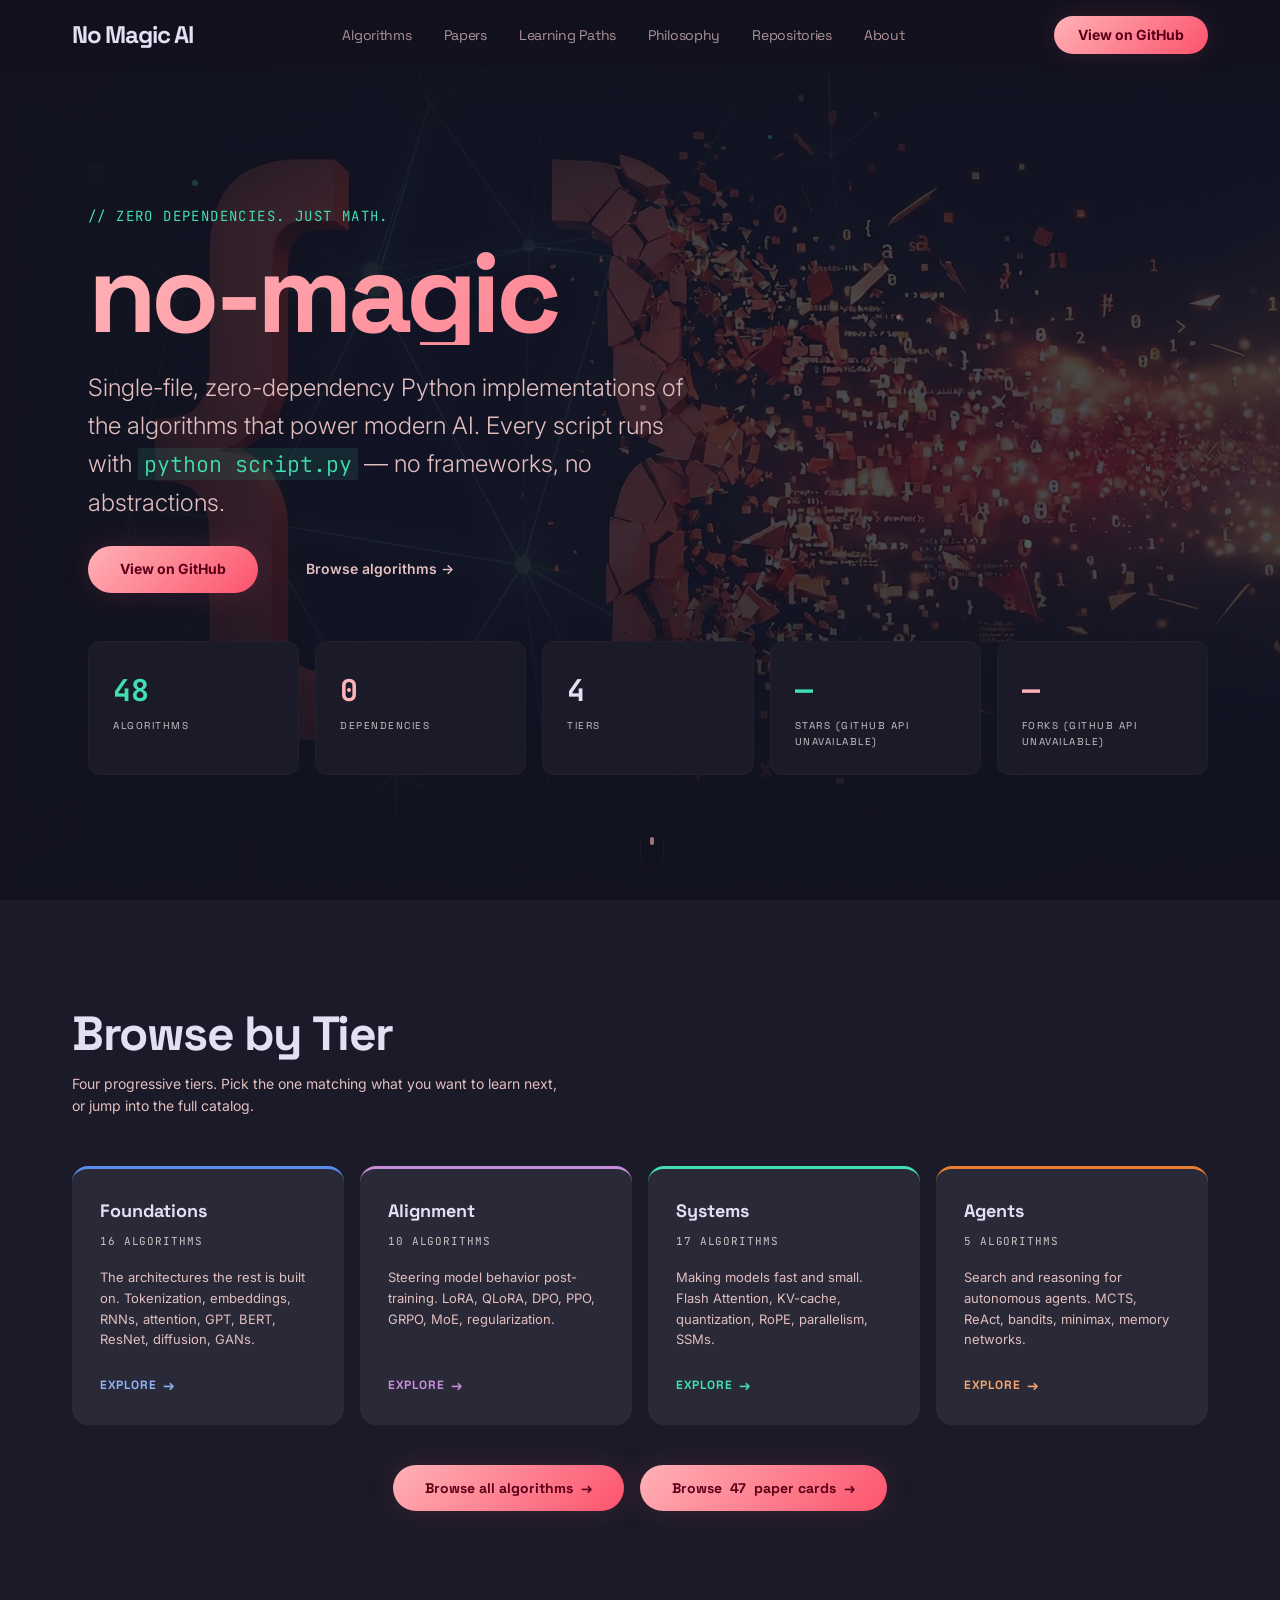
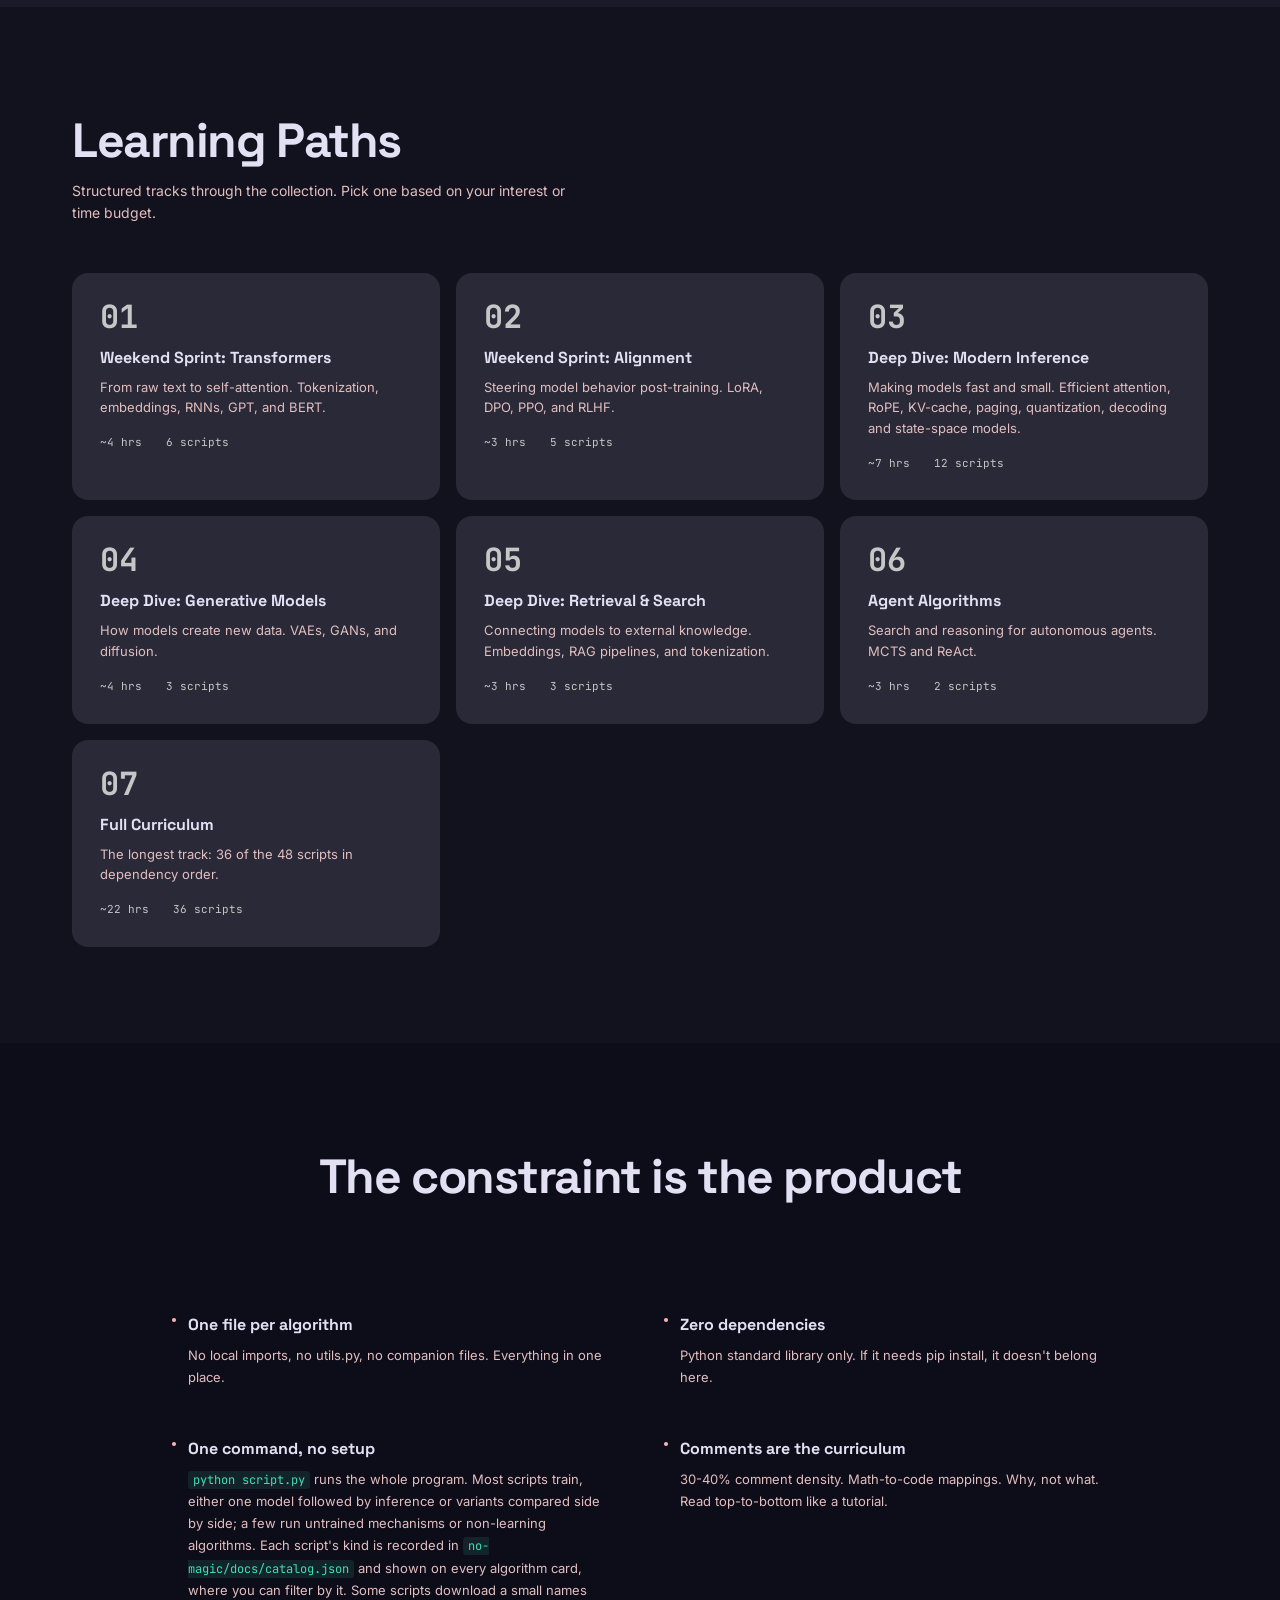
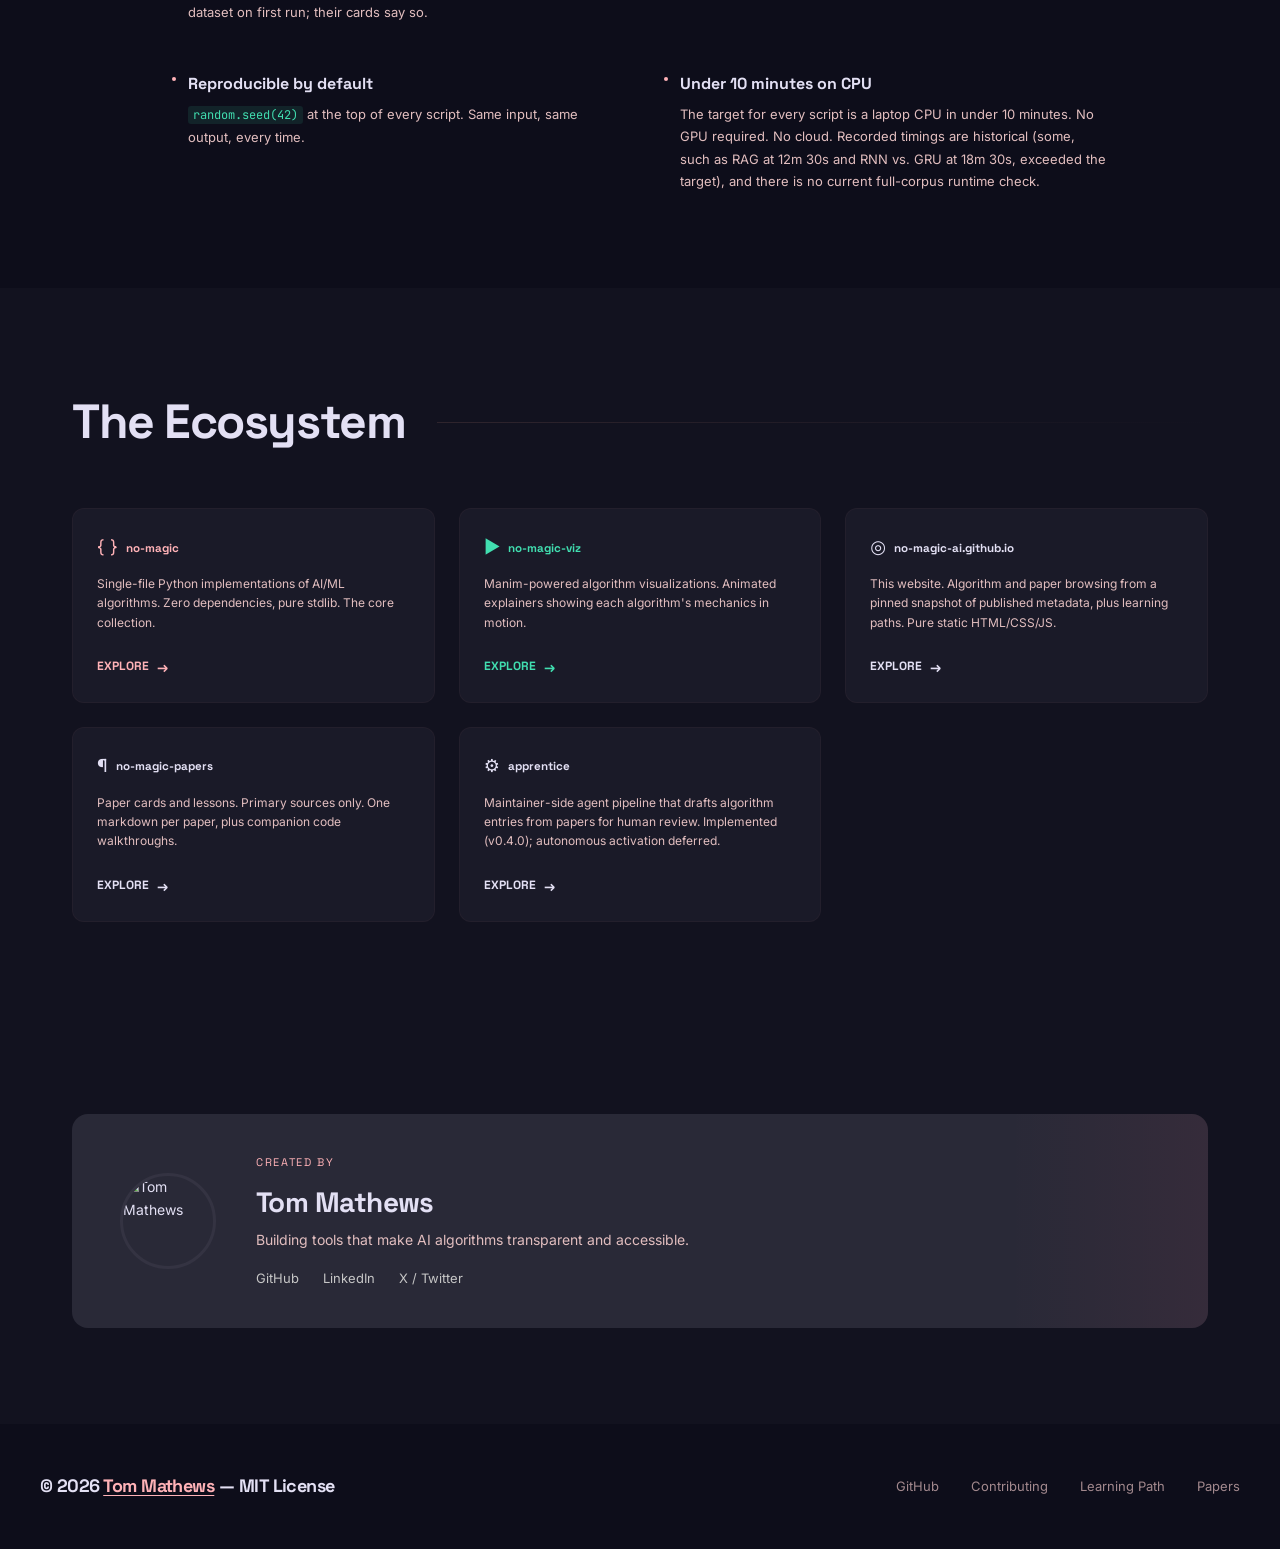
==== commit fffaca6b: "feat(portal): add accessible algorithm and paper discovery The home and algorithm pages enumerated t" ====
--- a/index.html
+++ b/index.html
@@ -12,7 +12,6 @@
   <link rel="preconnect" href="https://fonts.googleapis.com">
   <link rel="preconnect" href="https://fonts.gstatic.com" crossorigin>
   <link href="https://fonts.googleapis.com/css2?family=Space+Grotesk:wght@300;400;500;600;700&family=Inter:wght@300;400;500;600&family=JetBrains+Mono:wght@400;700&display=swap" rel="stylesheet">
-  <link href="https://fonts.googleapis.com/css2?family=Material+Symbols+Outlined:wght,FILL@100..700,0..1&display=swap" rel="stylesheet">
   <link rel="stylesheet" href="site.css">
   <style>
 /* Page-specific styles for the landing. Shared tokens, nav,
@@ -169,15 +168,15 @@
   margin-top: 1rem; display: inline-flex; align-items: center; gap: 0.4rem;
 }
 .tier-preview.foundations { border-top-color: var(--tier-foundations); }
-.tier-preview.foundations .tier-preview-link { color: var(--tier-foundations); }
+.tier-preview.foundations .tier-preview-link { color: var(--tier-foundations-text); }
 .tier-preview.alignment { border-top-color: var(--tier-alignment); }
 .tier-preview.alignment .tier-preview-link { color: var(--tier-alignment); }
 .tier-preview.systems { border-top-color: var(--tier-systems); }
 .tier-preview.systems .tier-preview-link { color: var(--tier-systems); }
 .tier-preview.agents { border-top-color: var(--tier-agents); }
-.tier-preview.agents .tier-preview-link { color: var(--tier-agents); }
+.tier-preview.agents .tier-preview-link { color: var(--tier-agents-text); }
 .catalog-cta-row {
-  display: flex; justify-content: center; margin-top: 2.5rem;
+  display: flex; flex-wrap: wrap; gap: 1rem; justify-content: center; margin-top: 2.5rem;
 }
 .btn-catalog {
   display: inline-flex; align-items: center; gap: 0.5rem;
@@ -306,13 +305,13 @@
   font-family: 'Space Grotesk', sans-serif; font-size: 0.75rem;
   font-weight: 700; text-transform: uppercase;
 }
-.eco-link .material-symbols-outlined { font-size: 0.875rem; transition: transform 0.3s; }
-.eco-card:hover .eco-link .material-symbols-outlined { transform: translateX(4px); }
+.eco-link .glyph { font-size: 0.875rem; transition: transform 0.3s; }
+.eco-card:hover .eco-link .glyph { transform: translateX(4px); }
 .eco-card.pink { color: var(--primary); }
-.eco-card.pink .eco-link, .eco-card.pink .eco-card-header .material-symbols-outlined { color: var(--primary); }
+.eco-card.pink .eco-link, .eco-card.pink .eco-card-header .glyph { color: var(--primary); }
 .eco-card.green { color: var(--secondary); }
-.eco-card.green .eco-link, .eco-card.green .eco-card-header .material-symbols-outlined { color: var(--secondary); }
-.eco-card.white .eco-link, .eco-card.white .eco-card-header .material-symbols-outlined { color: var(--on-surface); }
+.eco-card.green .eco-link, .eco-card.green .eco-card-header .glyph { color: var(--secondary); }
+.eco-card.white .eco-link, .eco-card.white .eco-card-header .glyph { color: var(--on-surface); }
 
 /* ── Author ── */
 .author-banner {
@@ -360,6 +359,7 @@
   .tracks-grid { grid-template-columns: 1fr; }
   .philosophy-grid { grid-template-columns: 1fr; }
   .eco-grid { grid-template-columns: 1fr; }
+  .hero { padding-top: 7.5rem; }
   .hero-content { padding-left: 0; }
   .hero-cover { background-position: 45% center; }
   .hero-cta-row { flex-direction: column; align-items: flex-start; }
@@ -376,11 +376,12 @@
 <body>
 
 <!-- ═══ NAV ═══ -->
-<nav class="nav">
+<nav class="nav" aria-label="Main">
   <div class="nav-inner">
     <div class="nav-logo font-headline">No Magic AI</div>
     <div class="nav-links">
       <a href="algorithms/">Algorithms</a>
+      <a href="papers/">Papers</a>
       <a href="#paths">Learning Paths</a>
       <a href="#philosophy">Philosophy</a>
       <a href="#repos">Repositories</a>
@@ -428,11 +429,11 @@
       </div>
       <div class="stat-card ghost-border">
         <div class="stat-value green" id="stat-stars">&mdash;</div>
-        <div class="stat-label">Stars</div>
+        <div class="stat-label" id="label-stars">Stars</div>
       </div>
       <div class="stat-card ghost-border">
         <div class="stat-value pink" id="stat-forks">&mdash;</div>
-        <div class="stat-label">Forks</div>
+        <div class="stat-label" id="label-forks">Forks</div>
       </div>
     </div>
   </div>
@@ -457,29 +458,30 @@
         <div class="tier-preview-name">Foundations</div>
         <div class="tier-preview-count" id="count-foundations">&mdash;</div>
         <p class="tier-preview-desc">The architectures the rest is built on. Tokenization, embeddings, RNNs, attention, GPT, BERT, ResNet, diffusion, GANs.</p>
-        <span class="tier-preview-link">Explore <span class="material-symbols-outlined" style="font-size:0.875rem;">arrow_forward</span></span>
+        <span class="tier-preview-link">Explore <span class="glyph" aria-hidden="true" style="font-size:0.875rem;">&rarr;</span></span>
       </a>
       <a href="algorithms/?tier=alignment" class="tier-preview alignment">
         <div class="tier-preview-name">Alignment</div>
         <div class="tier-preview-count" id="count-alignment">&mdash;</div>
         <p class="tier-preview-desc">Steering model behavior post-training. LoRA, QLoRA, DPO, PPO, GRPO, MoE, regularization.</p>
-        <span class="tier-preview-link">Explore <span class="material-symbols-outlined" style="font-size:0.875rem;">arrow_forward</span></span>
+        <span class="tier-preview-link">Explore <span class="glyph" aria-hidden="true" style="font-size:0.875rem;">&rarr;</span></span>
       </a>
       <a href="algorithms/?tier=systems" class="tier-preview systems">
         <div class="tier-preview-name">Systems</div>
         <div class="tier-preview-count" id="count-systems">&mdash;</div>
         <p class="tier-preview-desc">Making models fast and small. Flash Attention, KV-cache, quantization, RoPE, parallelism, SSMs.</p>
-        <span class="tier-preview-link">Explore <span class="material-symbols-outlined" style="font-size:0.875rem;">arrow_forward</span></span>
+        <span class="tier-preview-link">Explore <span class="glyph" aria-hidden="true" style="font-size:0.875rem;">&rarr;</span></span>
       </a>
       <a href="algorithms/?tier=agents" class="tier-preview agents">
         <div class="tier-preview-name">Agents</div>
         <div class="tier-preview-count" id="count-agents">&mdash;</div>
         <p class="tier-preview-desc">Search and reasoning for autonomous agents. MCTS, ReAct, bandits, minimax, memory networks.</p>
-        <span class="tier-preview-link">Explore <span class="material-symbols-outlined" style="font-size:0.875rem;">arrow_forward</span></span>
+        <span class="tier-preview-link">Explore <span class="glyph" aria-hidden="true" style="font-size:0.875rem;">&rarr;</span></span>
       </a>
     </div>
     <div class="catalog-cta-row">
-      <a href="algorithms/" class="btn-catalog">Browse all algorithms <span class="material-symbols-outlined">arrow_forward</span></a>
+      <a href="algorithms/" class="btn-catalog">Browse all algorithms <span class="glyph" aria-hidden="true">&rarr;</span></a>
+      <a href="papers/" class="btn-catalog">Browse <span id="count-papers">all</span> paper cards <span class="glyph" aria-hidden="true">&rarr;</span></a>
     </div>
   </div>
 </section>
@@ -555,7 +557,7 @@
       </div>
       <div class="phil-item">
         <h4>One command, no setup</h4>
-        <p><code>python script.py</code> runs the whole program. Most scripts train, either one model followed by inference or variants compared side by side; a few run untrained mechanisms or non-learning algorithms. Each script's kind is recorded in <a href="https://github.com/no-magic-ai/no-magic/blob/main/docs/catalog.json" target="_blank"><code>no-magic/docs/catalog.json</code></a>; this site does not display it yet. Some scripts download a small names dataset on first run.</p>
+        <p><code>python script.py</code> runs the whole program. Most scripts train, either one model followed by inference or variants compared side by side; a few run untrained mechanisms or non-learning algorithms. Each script's kind is recorded in <a href="https://github.com/no-magic-ai/no-magic/blob/main/docs/catalog.json" target="_blank"><code>no-magic/docs/catalog.json</code></a> and shown on every <a href="algorithms/">algorithm card</a>, where you can filter by it. Some scripts download a small names dataset on first run; their cards say so.</p>
       </div>
       <div class="phil-item">
         <h4>Comments are the curriculum</h4>
@@ -583,43 +585,43 @@
     <div class="eco-grid">
       <a href="https://github.com/no-magic-ai/no-magic" class="eco-card ghost-border pink" target="_blank">
         <div class="eco-card-header">
-          <span class="material-symbols-outlined" style="font-size:1.125rem;">code</span>
+          <span class="glyph" aria-hidden="true" style="font-size:1.125rem;">{ }</span>
           <h5 class="font-headline">no-magic</h5>
         </div>
-        <p>48 single-file Python implementations of AI/ML algorithms. Zero dependencies, pure stdlib. The core collection.</p>
-        <div class="eco-link">Explore <span class="material-symbols-outlined">arrow_forward</span></div>
+        <p>Single-file Python implementations of AI/ML algorithms. Zero dependencies, pure stdlib. The core collection.</p>
+        <div class="eco-link">Explore <span class="glyph" aria-hidden="true">&rarr;</span></div>
       </a>
       <a href="https://github.com/no-magic-ai/no-magic-viz" class="eco-card ghost-border green" target="_blank">
         <div class="eco-card-header">
-          <span class="material-symbols-outlined" style="font-size:1.125rem;">monitoring</span>
+          <span class="glyph" aria-hidden="true" style="font-size:1.125rem;">&#9654;</span>
           <h5 class="font-headline">no-magic-viz</h5>
         </div>
         <p>Manim-powered algorithm visualizations. Animated explainers showing each algorithm's mechanics in motion.</p>
-        <div class="eco-link">Explore <span class="material-symbols-outlined">arrow_forward</span></div>
+        <div class="eco-link">Explore <span class="glyph" aria-hidden="true">&rarr;</span></div>
       </a>
       <a href="https://github.com/no-magic-ai/no-magic-ai.github.io" class="eco-card ghost-border white" target="_blank">
         <div class="eco-card-header">
-          <span class="material-symbols-outlined" style="font-size:1.125rem;">language</span>
+          <span class="glyph" aria-hidden="true" style="font-size:1.125rem;">&#9678;</span>
           <h5 class="font-headline">no-magic-ai.github.io</h5>
         </div>
-        <p>This website. Algorithm catalog, learning paths, and live GitHub stats. Pure static HTML/CSS/JS.</p>
-        <div class="eco-link">Explore <span class="material-symbols-outlined">arrow_forward</span></div>
+        <p>This website. Algorithm and paper browsing from a pinned snapshot of published metadata, plus learning paths. Pure static HTML/CSS/JS.</p>
+        <div class="eco-link">Explore <span class="glyph" aria-hidden="true">&rarr;</span></div>
       </a>
       <a href="https://github.com/no-magic-ai/no-magic-papers" class="eco-card ghost-border white" target="_blank">
         <div class="eco-card-header">
-          <span class="material-symbols-outlined" style="font-size:1.125rem;">description</span>
+          <span class="glyph" aria-hidden="true" style="font-size:1.125rem;">&para;</span>
           <h5 class="font-headline">no-magic-papers</h5>
         </div>
         <p>Paper cards and lessons. Primary sources only. One markdown per paper, plus companion code walkthroughs.</p>
-        <div class="eco-link">Explore <span class="material-symbols-outlined">arrow_forward</span></div>
+        <div class="eco-link">Explore <span class="glyph" aria-hidden="true">&rarr;</span></div>
       </a>
       <a href="https://github.com/no-magic-ai/apprentice" class="eco-card ghost-border white" target="_blank">
         <div class="eco-card-header">
-          <span class="material-symbols-outlined" style="font-size:1.125rem;">smart_toy</span>
+          <span class="glyph" aria-hidden="true" style="font-size:1.125rem;">&#9881;</span>
           <h5 class="font-headline">apprentice</h5>
         </div>
         <p>Maintainer-side agent pipeline that drafts algorithm entries from papers for human review. Implemented (v0.4.0); autonomous activation deferred.</p>
-        <div class="eco-link">Explore <span class="material-symbols-outlined">arrow_forward</span></div>
+        <div class="eco-link">Explore <span class="glyph" aria-hidden="true">&rarr;</span></div>
       </a>
     </div>
   </div>
@@ -657,75 +659,58 @@
   </div>
 </footer>
 
+<script src="content.js"></script>
 <script>
-const CATALOG_URL = 'https://raw.githubusercontent.com/no-magic-ai/no-magic/main/docs/catalog.json';
-const GITHUB_API = 'https://api.github.com/repos/no-magic-ai/no-magic';
-
-const COUNT_ID_BY_TIER = {
-  '01-foundations': 'count-foundations',
-  '02-alignment': 'count-alignment',
-  '03-systems': 'count-systems',
-  '04-agents': 'count-agents',
-};
-
-async function cachedFetch(url, key, ttlMs) {
-  ttlMs = ttlMs || 300000;
-  const cached = sessionStorage.getItem(key);
-  if (cached) {
-    try {
-      const parsed = JSON.parse(cached);
-      if (Date.now() - parsed.ts < ttlMs) return parsed.data;
-    } catch { /* fall through to refetch */ }
-  }
-  const res = await fetch(url);
-  if (!res.ok) throw new Error(url + ': ' + res.status);
-  const data = await res.json();
-  sessionStorage.setItem(key, JSON.stringify({ data: data, ts: Date.now() }));
-  return data;
-}
-
-async function fetchGitHubStats() {
-  try {
-    const repo = await cachedFetch(GITHUB_API, 'gh-stats');
+'use strict';
+(function () {
+  const C = window.NoMagicContent;
+  const TIER_COUNT_IDS = {
+    '01-foundations': 'count-foundations',
+    '02-alignment': 'count-alignment',
+    '03-systems': 'count-systems',
+    '04-agents': 'count-agents',
+  };
+
+  C.load('data/content.json').then(function (content) {
+    document.getElementById('stat-algos').textContent = content.algorithms.length;
+    const tierCounts = {};
+    content.algorithms.forEach(function (a) { tierCounts[a.tier] = (tierCounts[a.tier] || 0) + 1; });
+    document.getElementById('stat-tiers').textContent = Object.keys(tierCounts).length;
+    Object.keys(TIER_COUNT_IDS).forEach(function (tier) {
+      const n = tierCounts[tier] || 0;
+      document.getElementById(TIER_COUNT_IDS[tier]).textContent = n + ' ' + (n === 1 ? 'algorithm' : 'algorithms');
+    });
+    document.getElementById('count-papers').textContent = content.papers.length;
+  }).catch(function (err) {
+    ['stat-algos', 'stat-tiers'].concat(Object.values(TIER_COUNT_IDS)).forEach(function (id) {
+      const node = document.getElementById(id);
+      node.textContent = 'n/a';
+      node.title = 'Catalog snapshot unavailable: ' + err.message;
+    });
+  });
+
+  // Stars and forks are live GitHub API values: optional and not part of the snapshot.
+  fetch('https://api.github.com/repos/no-magic-ai/no-magic').then(function (response) {
+    if (!response.ok) throw new Error('HTTP ' + response.status);
+    return response.json();
+  }).then(function (repo) {
+    if (!Number.isInteger(repo.stargazers_count) || !Number.isInteger(repo.forks_count)) throw new Error('unexpected response');
     const stars = repo.stargazers_count;
     document.getElementById('stat-stars').textContent = stars >= 1000
       ? (stars / 1000).toFixed(1).replace(/\.0$/, '') + 'k' : stars.toLocaleString();
     document.getElementById('stat-forks').textContent = repo.forks_count.toLocaleString();
-  } catch {
-    document.getElementById('stat-stars').textContent = '—';
-    document.getElementById('stat-forks').textContent = '—';
-  }
-}
-
-async function hydrateCatalogStats() {
-  try {
-    const catalog = await cachedFetch(CATALOG_URL, 'catalog');
-    document.getElementById('stat-algos').textContent = catalog.length;
-    const tierCounts = {};
-    catalog.forEach(function(a) { tierCounts[a.tier] = (tierCounts[a.tier] || 0) + 1; });
-    document.getElementById('stat-tiers').textContent = Object.keys(tierCounts).length;
-    Object.keys(COUNT_ID_BY_TIER).forEach(function(tier) {
-      const el = document.getElementById(COUNT_ID_BY_TIER[tier]);
-      if (!el) return;
-      const n = tierCounts[tier] || 0;
-      el.textContent = n + ' ' + (n === 1 ? 'algorithm' : 'algorithms');
+  }).catch(function () {
+    document.getElementById('label-stars').textContent = 'Stars (GitHub API unavailable)';
+    document.getElementById('label-forks').textContent = 'Forks (GitHub API unavailable)';
+  });
+
+  const observer = new IntersectionObserver(function (entries) {
+    entries.forEach(function (entry) {
+      if (entry.isIntersecting) entry.target.classList.add('visible');
     });
-  } catch {
-    document.getElementById('stat-algos').textContent = '—';
-    document.getElementById('stat-tiers').textContent = '—';
-  }
-}
-
-fetchGitHubStats();
-hydrateCatalogStats();
-
-const observer = new IntersectionObserver(function(entries) {
-  entries.forEach(function(entry) {
-    if (entry.isIntersecting) entry.target.classList.add('visible');
-  });
-}, { threshold: 0.1 });
-
-document.querySelectorAll('.reveal').forEach(function(el) { observer.observe(el); });
+  }, { threshold: 0.1 });
+  document.querySelectorAll('.reveal').forEach(function (node) { observer.observe(node); });
+})();
 </script>
 </body>
 </html>
--- a/site.css
+++ b/site.css
@@ -32,12 +32,14 @@
   --error: #ffb4ab;
   --tier-foundations: #5b8def;
   --tier-foundations-bg: rgba(15, 52, 96, 0.15);
+  --tier-foundations-text: #8fb2f5;
   --tier-alignment: #c78ddb;
   --tier-alignment-bg: rgba(155, 89, 182, 0.15);
   --tier-systems: #41deb0;
   --tier-systems-bg: rgba(65, 222, 176, 0.1);
   --tier-agents: #e97d32;
   --tier-agents-bg: rgba(233, 125, 50, 0.15);
+  --tier-agents-text: #f4a46e;
 }
 
 /* ── Reset ── */
@@ -56,16 +58,18 @@
 button { cursor: pointer; border: none; font-family: inherit; }
 img { max-width: 100%; display: block; }
 ::selection { background: rgba(255, 178, 183, 0.3); }
+:focus-visible { outline: 2px solid var(--secondary); outline-offset: 3px; border-radius: 4px; }
+.visually-hidden {
+  position: absolute; width: 1px; height: 1px; padding: 0; margin: -1px;
+  overflow: hidden; clip: rect(0, 0, 0, 0); white-space: nowrap; border: 0;
+}
 
 /* ── Utilities ── */
 .container { max-width: 1200px; margin: 0 auto; padding: 0 2rem; }
 .ghost-border { border: 1px solid rgba(90, 64, 66, 0.15); }
 .font-headline { font-family: 'Space Grotesk', sans-serif; }
 .font-mono { font-family: 'JetBrains Mono', monospace; }
-.material-symbols-outlined {
-  font-variation-settings: 'FILL' 0, 'wght' 400, 'GRAD' 0, 'opsz' 24;
-  vertical-align: middle;
-}
+.glyph { display: inline-block; vertical-align: middle; }
 
 /* ── Nav ── */
 .nav {
@@ -84,7 +88,7 @@
 .nav-links { display: flex; gap: 2rem; }
 .nav-links a {
   font-family: 'Space Grotesk', sans-serif; font-size: 0.875rem;
-  color: rgba(226, 190, 191, 0.5); transition: color 0.3s;
+  color: rgba(226, 190, 191, 0.75); transition: color 0.3s;
   letter-spacing: -0.02em;
 }
 .nav-links a:hover, .nav-links a.current { color: var(--on-surface); }
@@ -109,13 +113,15 @@
   display: flex; justify-content: space-between; align-items: center;
   max-width: 1200px; margin: 0 auto; flex-wrap: wrap; gap: 1.5rem;
 }
+/* The owner link sits in running text, so it is underlined, not colour-only. */
+.footer-logo a { text-decoration: underline; text-underline-offset: 3px; }
 .footer-logo {
   font-family: 'Space Grotesk', sans-serif; font-size: 1.125rem;
   font-weight: 700; color: var(--on-surface); letter-spacing: -0.03em;
 }
 .footer-links { display: flex; gap: 2rem; }
 .footer-links a {
-  font-size: 0.8125rem; color: rgba(226, 190, 191, 0.4); transition: color 0.3s;
+  font-size: 0.8125rem; color: rgba(226, 190, 191, 0.7); transition: color 0.3s;
 }
 .footer-links a:hover { color: var(--secondary); }
 .footer-copy {
@@ -145,7 +151,22 @@
 
 /* ── Responsive (shared) ── */
 @media (max-width: 768px) {
-  .nav-links { display: none; }
+  .nav-inner { flex-wrap: wrap; row-gap: 0.5rem; padding: 0.75rem 1rem; }
+  .nav-links {
+    order: 3; width: 100%; gap: 1.25rem;
+    overflow-x: auto; padding-bottom: 0.25rem;
+  }
+  .nav-links a { white-space: nowrap; }
+  .nav-cta { padding: 0.4rem 1rem; font-size: 0.8125rem; }
   .footer-inner { flex-direction: column; text-align: center; }
   .footer-links { flex-wrap: wrap; justify-content: center; }
 }
+
+@media (prefers-reduced-motion: reduce) {
+  html { scroll-behavior: auto; }
+  *, *::before, *::after {
+    animation-duration: 0.01ms !important; animation-iteration-count: 1 !important;
+    transition-duration: 0.01ms !important;
+  }
+  .reveal { opacity: 1; transform: none; }
+}
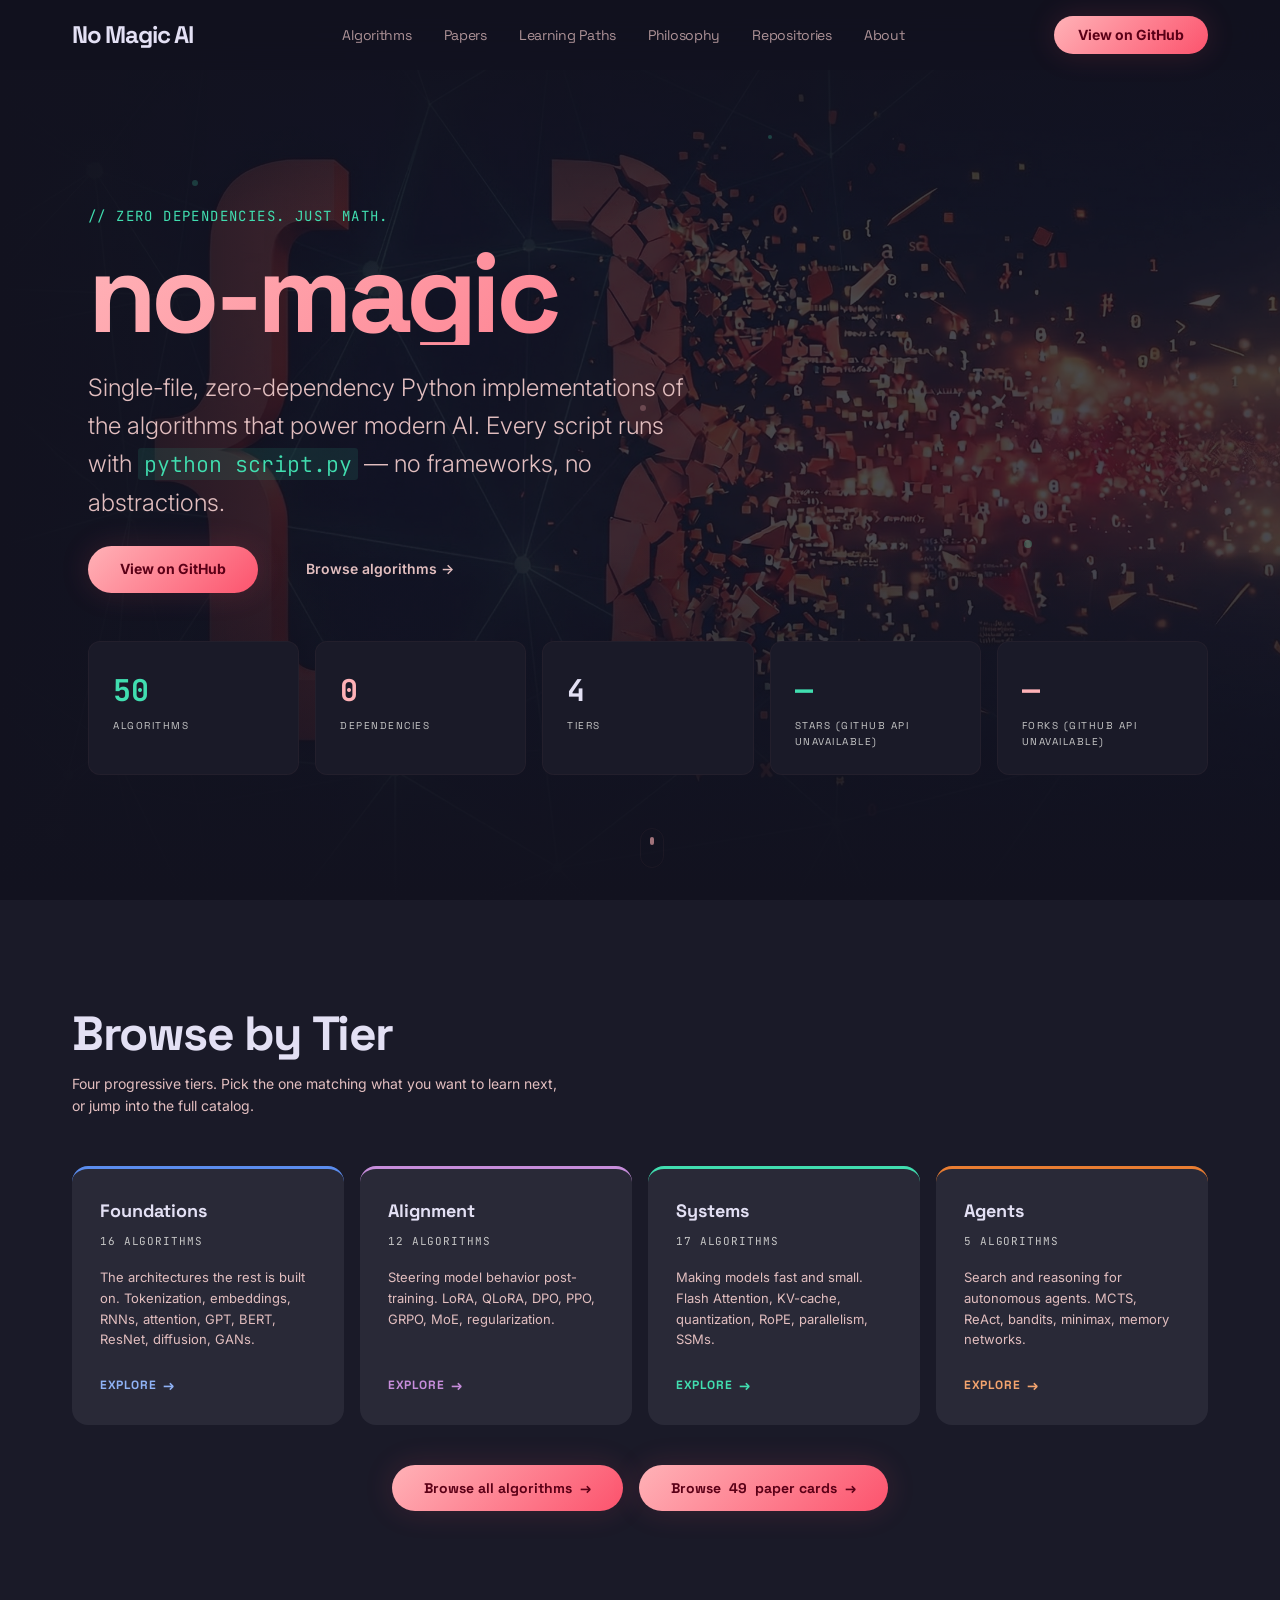
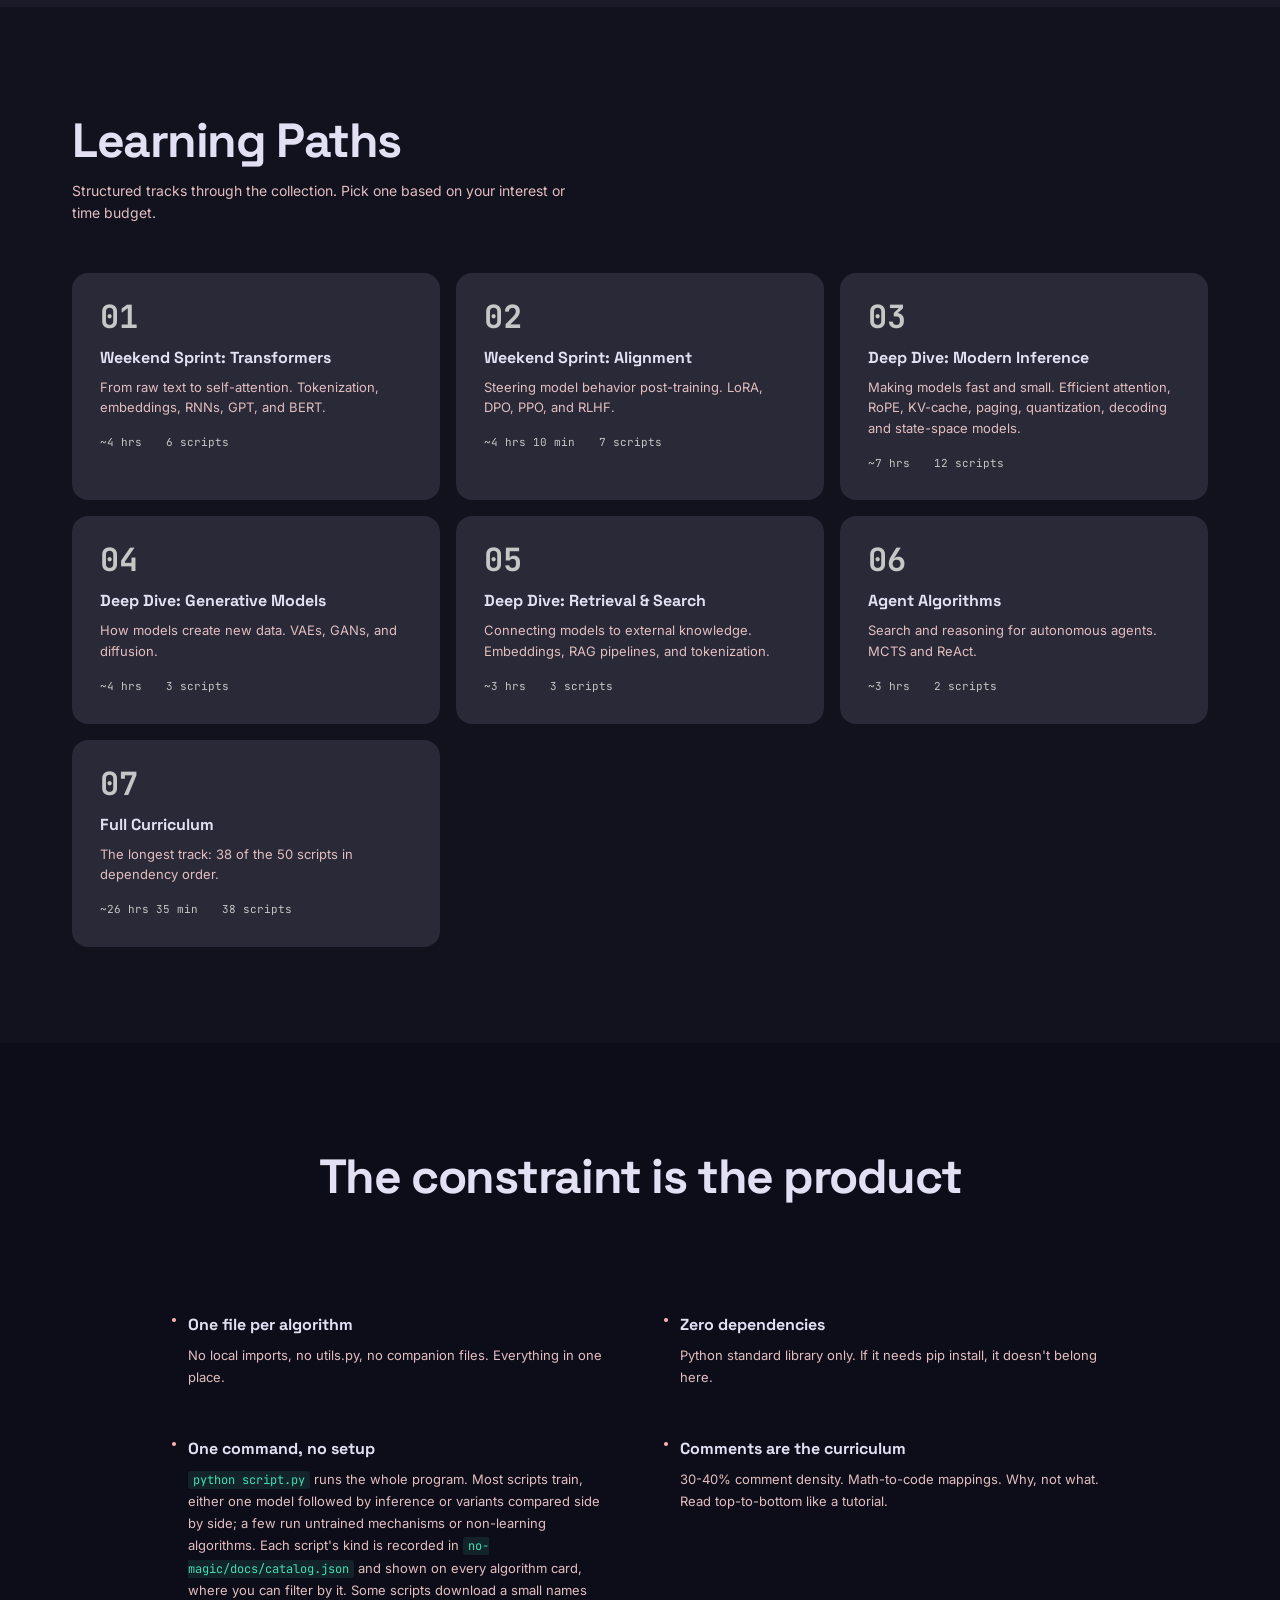
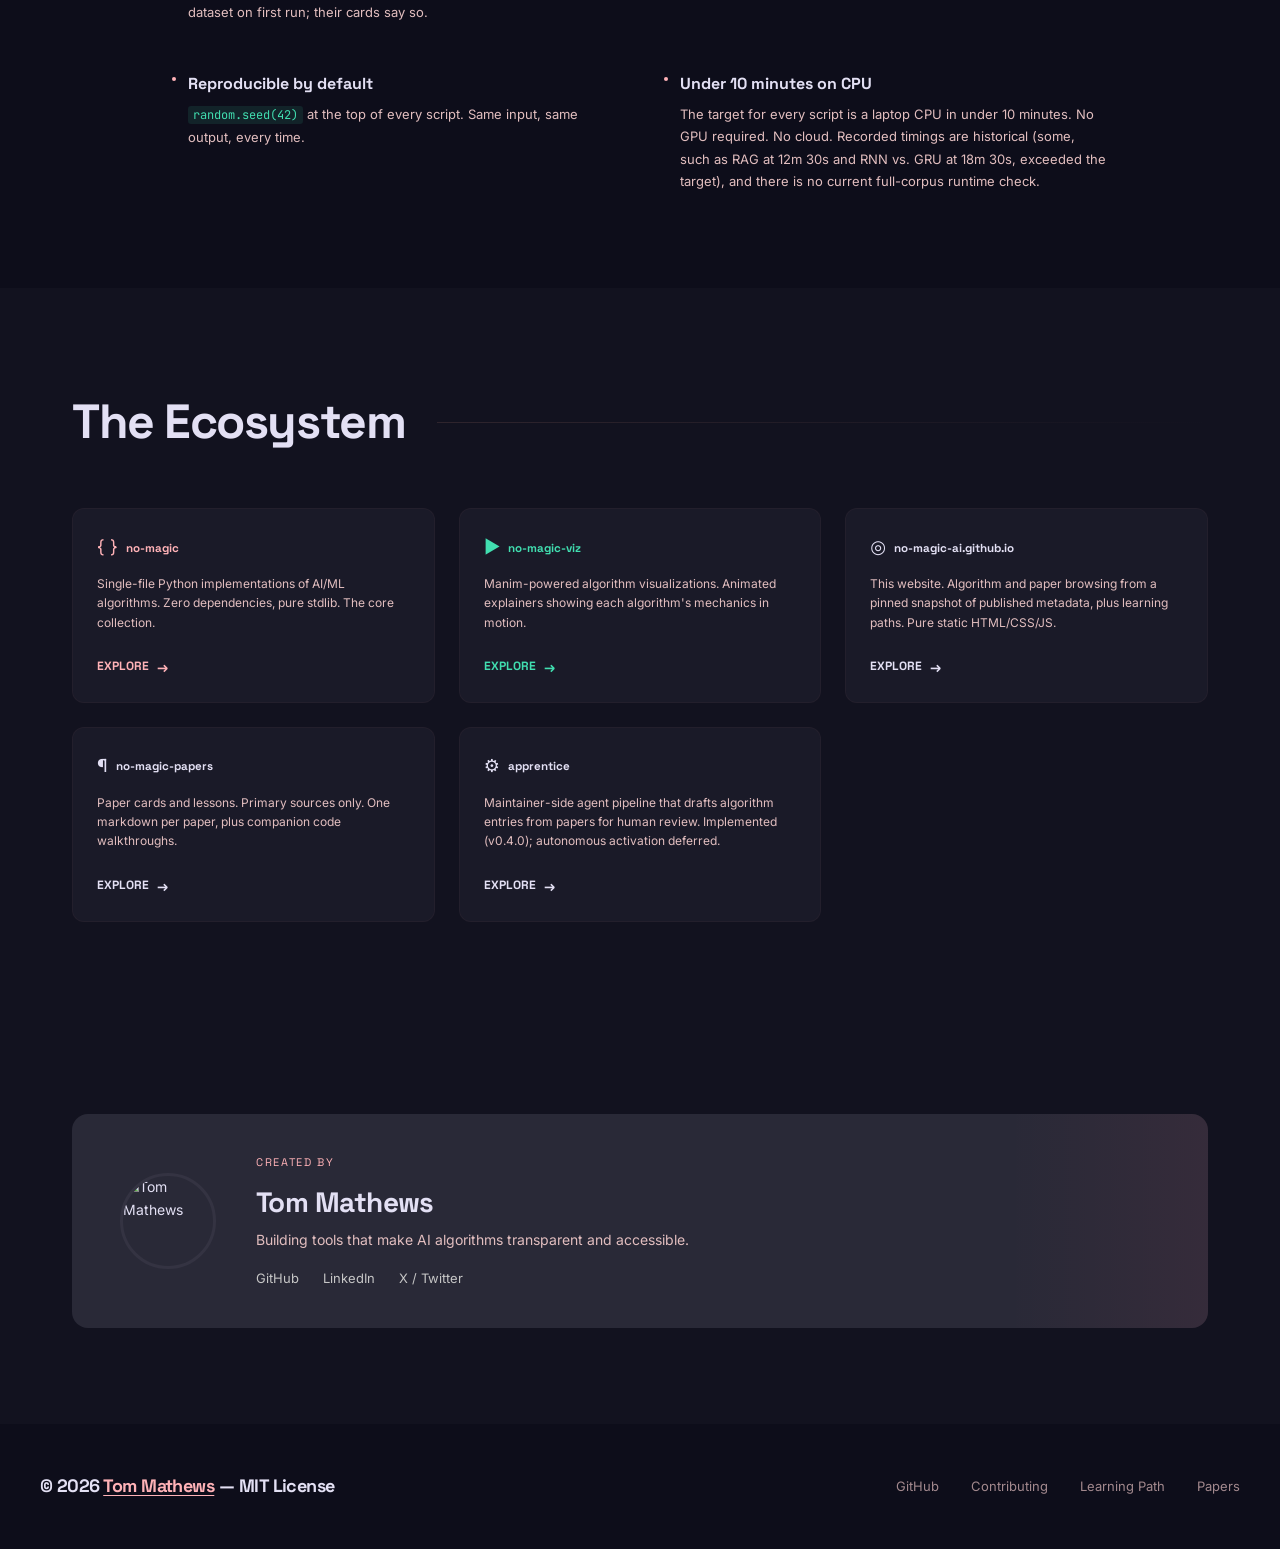
==== commit 5e1be2b5: "chore(data): refresh the tuning and distillation cohort Regenerate data/content.json and data/cohort" ====
--- a/index.html
+++ b/index.html
@@ -199,6 +199,8 @@
   padding: 1.75rem; transition: background 0.4s; cursor: default;
 }
 .track-card:hover { background: var(--surface-highest); }
+a.track-card { cursor: pointer; }
+a.track-card:focus-visible { border-radius: 1rem; }
 .track-num {
   font-family: 'JetBrains Mono', monospace; font-size: 2rem;
   font-weight: 700; color: var(--tertiary); line-height: 1; margin-bottom: 0.75rem;
@@ -496,24 +498,24 @@
       </div>
     </div>
     <div class="tracks-grid">
-      <div class="track-card">
+      <a class="track-card" href="https://github.com/no-magic-ai/no-magic/blob/main/LEARNING_PATH.md#track-1-weekend-sprint--transformers-4-hrs" target="_blank">
         <div class="track-num">01</div>
         <div class="track-name">Weekend Sprint: Transformers</div>
         <div class="track-desc">From raw text to self-attention. Tokenization, embeddings, RNNs, GPT, and BERT.</div>
         <div class="track-meta"><span>~4 hrs</span><span>6 scripts</span></div>
-      </div>
-      <div class="track-card">
+      </a>
+      <a class="track-card" href="https://github.com/no-magic-ai/no-magic/blob/main/LEARNING_PATH.md#track-2-weekend-sprint--alignment-3-hrs" target="_blank">
         <div class="track-num">02</div>
         <div class="track-name">Weekend Sprint: Alignment</div>
         <div class="track-desc">Steering model behavior post-training. LoRA, DPO, PPO, and RLHF.</div>
-        <div class="track-meta"><span>~3 hrs</span><span>5 scripts</span></div>
-      </div>
-      <div class="track-card">
+        <div class="track-meta"><span>~4 hrs 10 min</span><span>7 scripts</span></div>
+      </a>
+      <a class="track-card" href="https://github.com/no-magic-ai/no-magic/blob/main/LEARNING_PATH.md#track-3-deep-dive--modern-inference-7-hrs" target="_blank">
         <div class="track-num">03</div>
         <div class="track-name">Deep Dive: Modern Inference</div>
         <div class="track-desc">Making models fast and small. Efficient attention, RoPE, KV-cache, paging, quantization, decoding and state-space models.</div>
         <div class="track-meta"><span>~7 hrs</span><span>12 scripts</span></div>
-      </div>
+      </a>
       <div class="track-card">
         <div class="track-num">04</div>
         <div class="track-name">Deep Dive: Generative Models</div>
@@ -535,8 +537,8 @@
       <div class="track-card">
         <div class="track-num">07</div>
         <div class="track-name">Full Curriculum</div>
-        <div class="track-desc">The longest track: 36 of the 48 scripts in dependency order.</div>
-        <div class="track-meta"><span>~22 hrs</span><span>36 scripts</span></div>
+        <div class="track-desc">The longest track: 38 of the 50 scripts in dependency order.</div>
+        <div class="track-meta"><span>~26 hrs 35 min</span><span>38 scripts</span></div>
       </div>
     </div>
   </div>
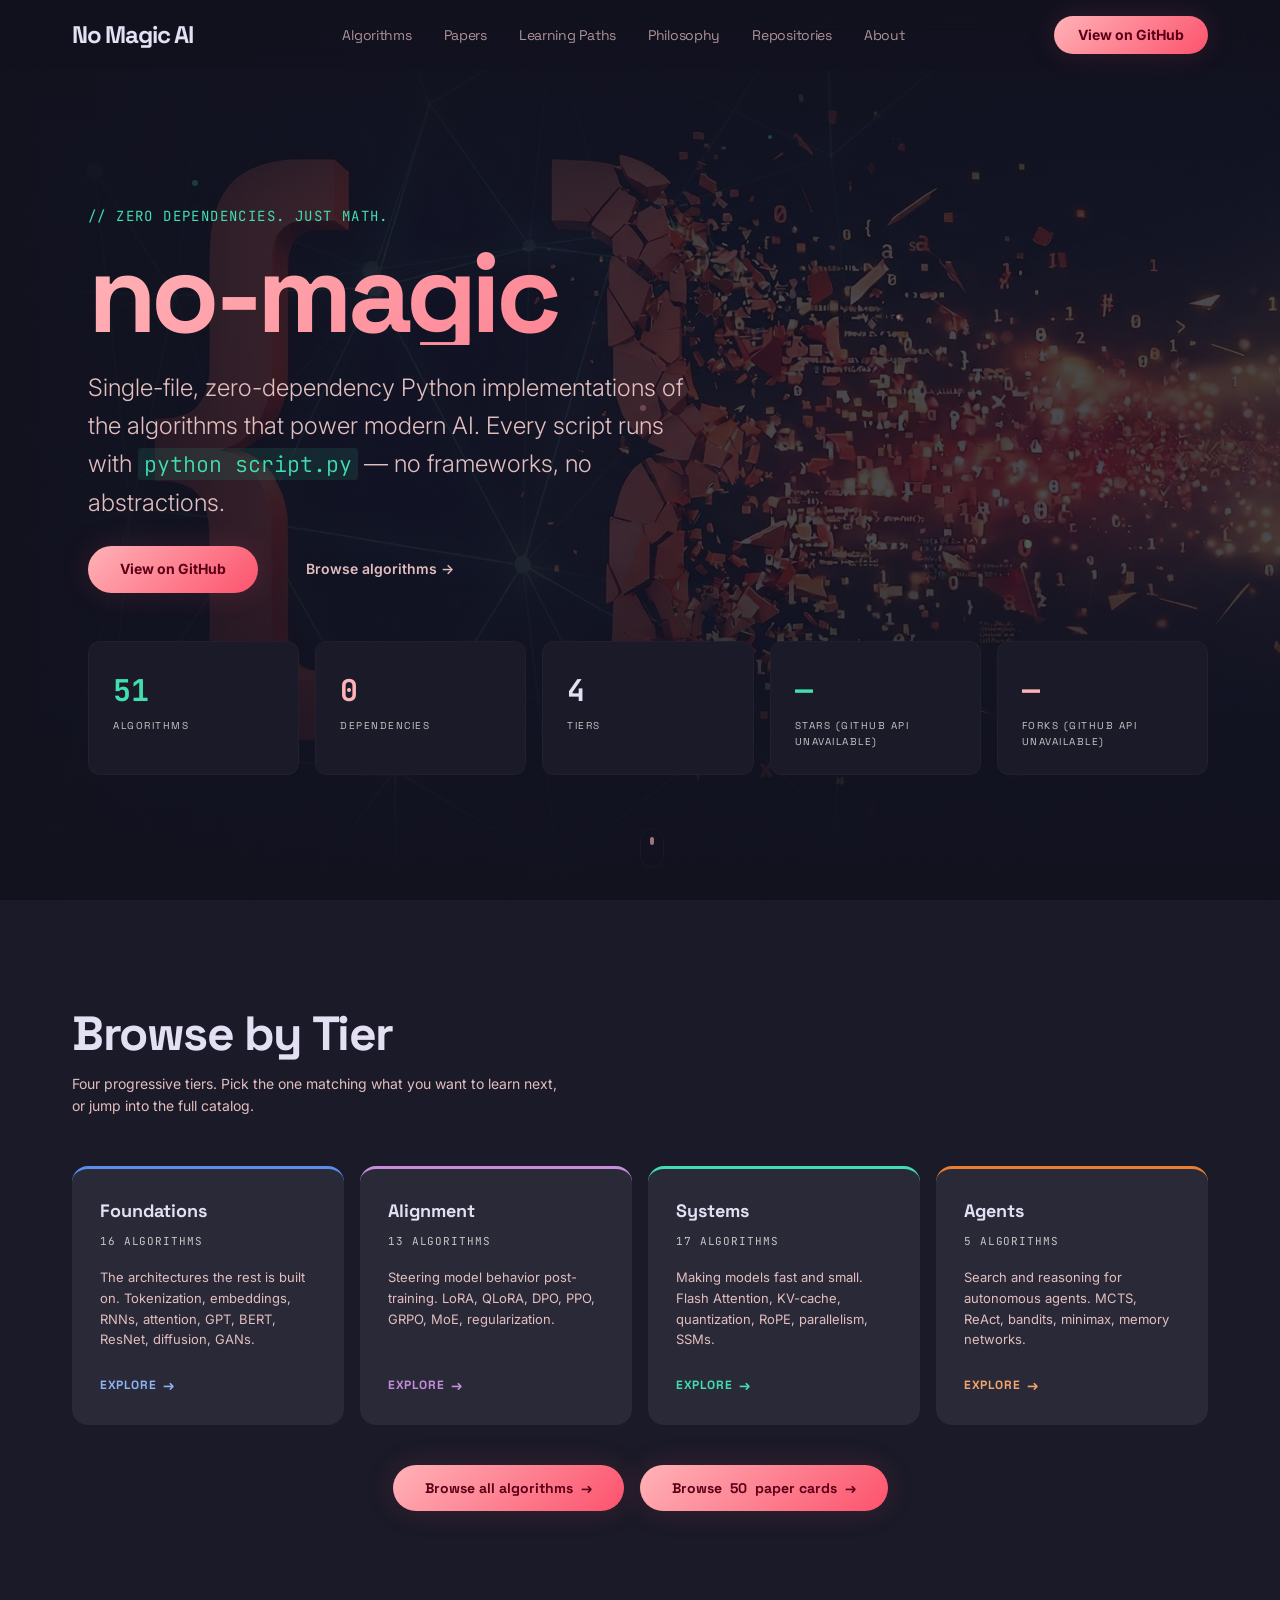
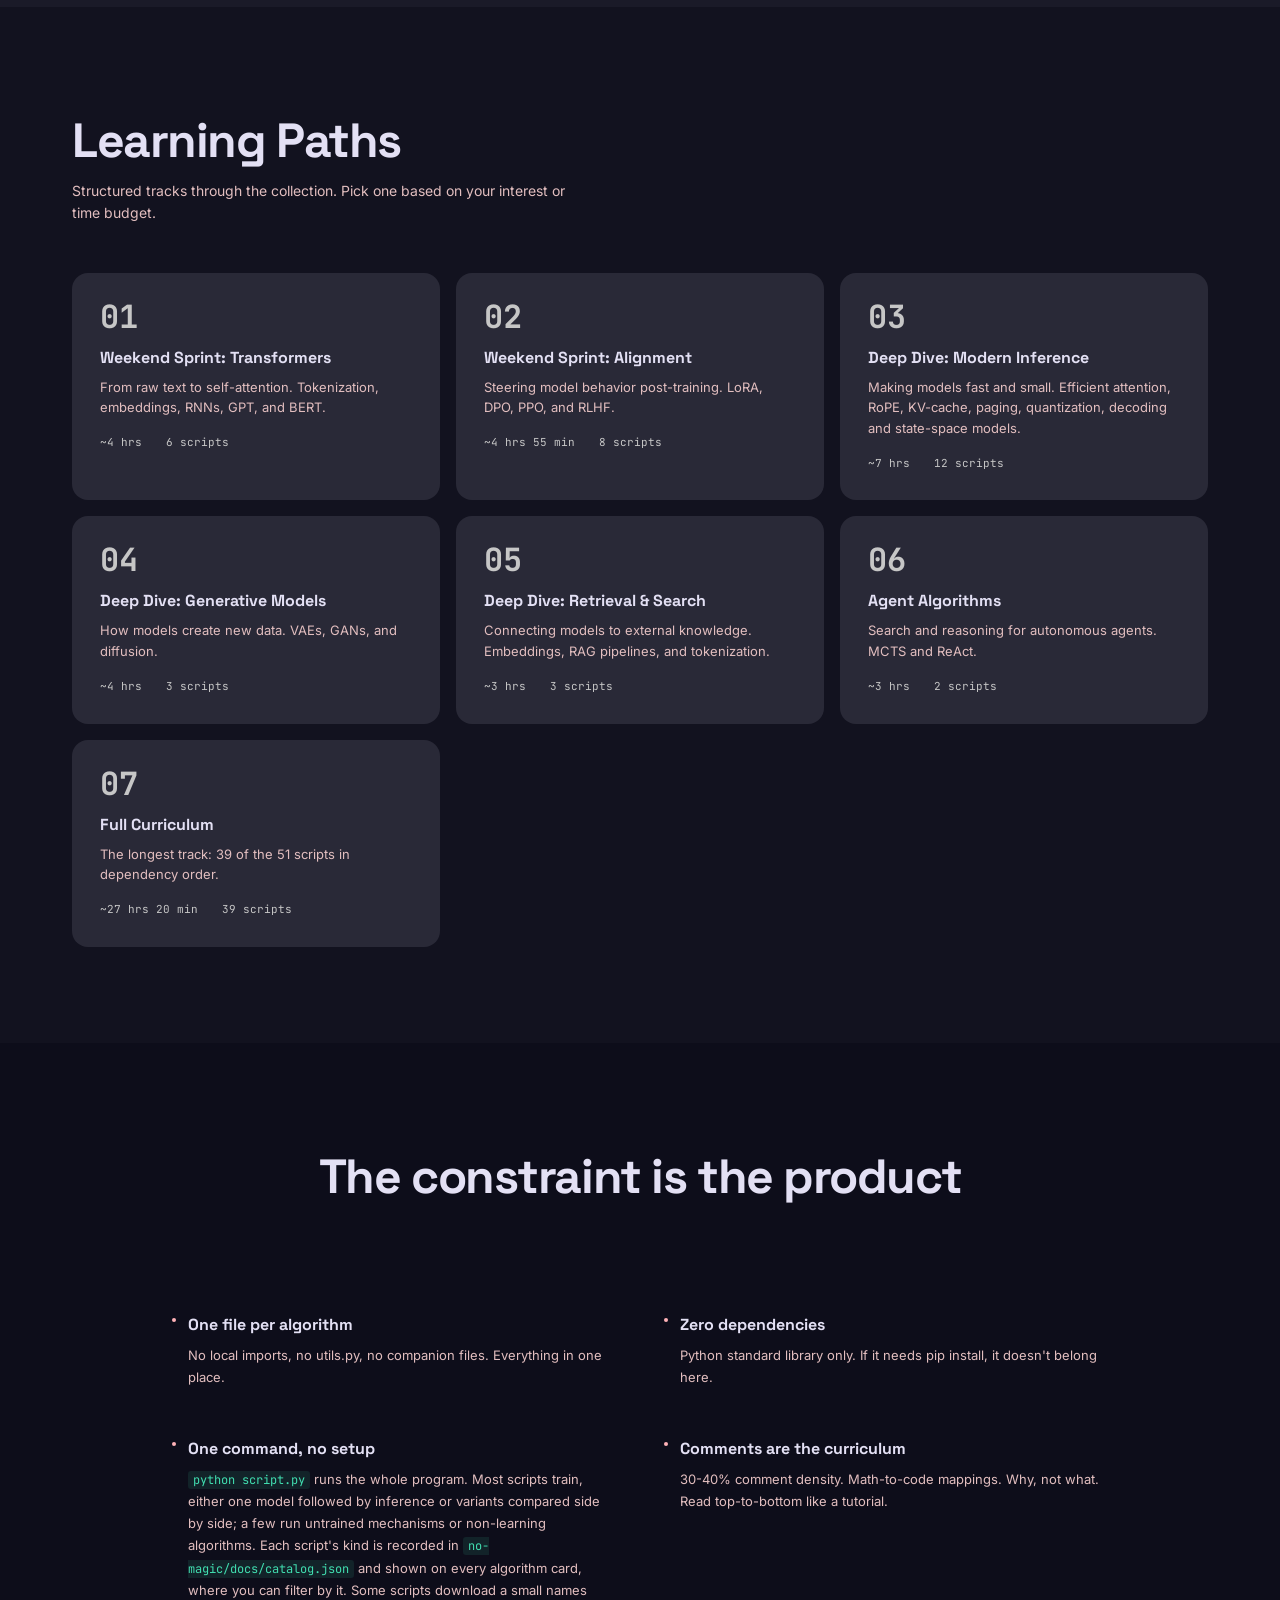
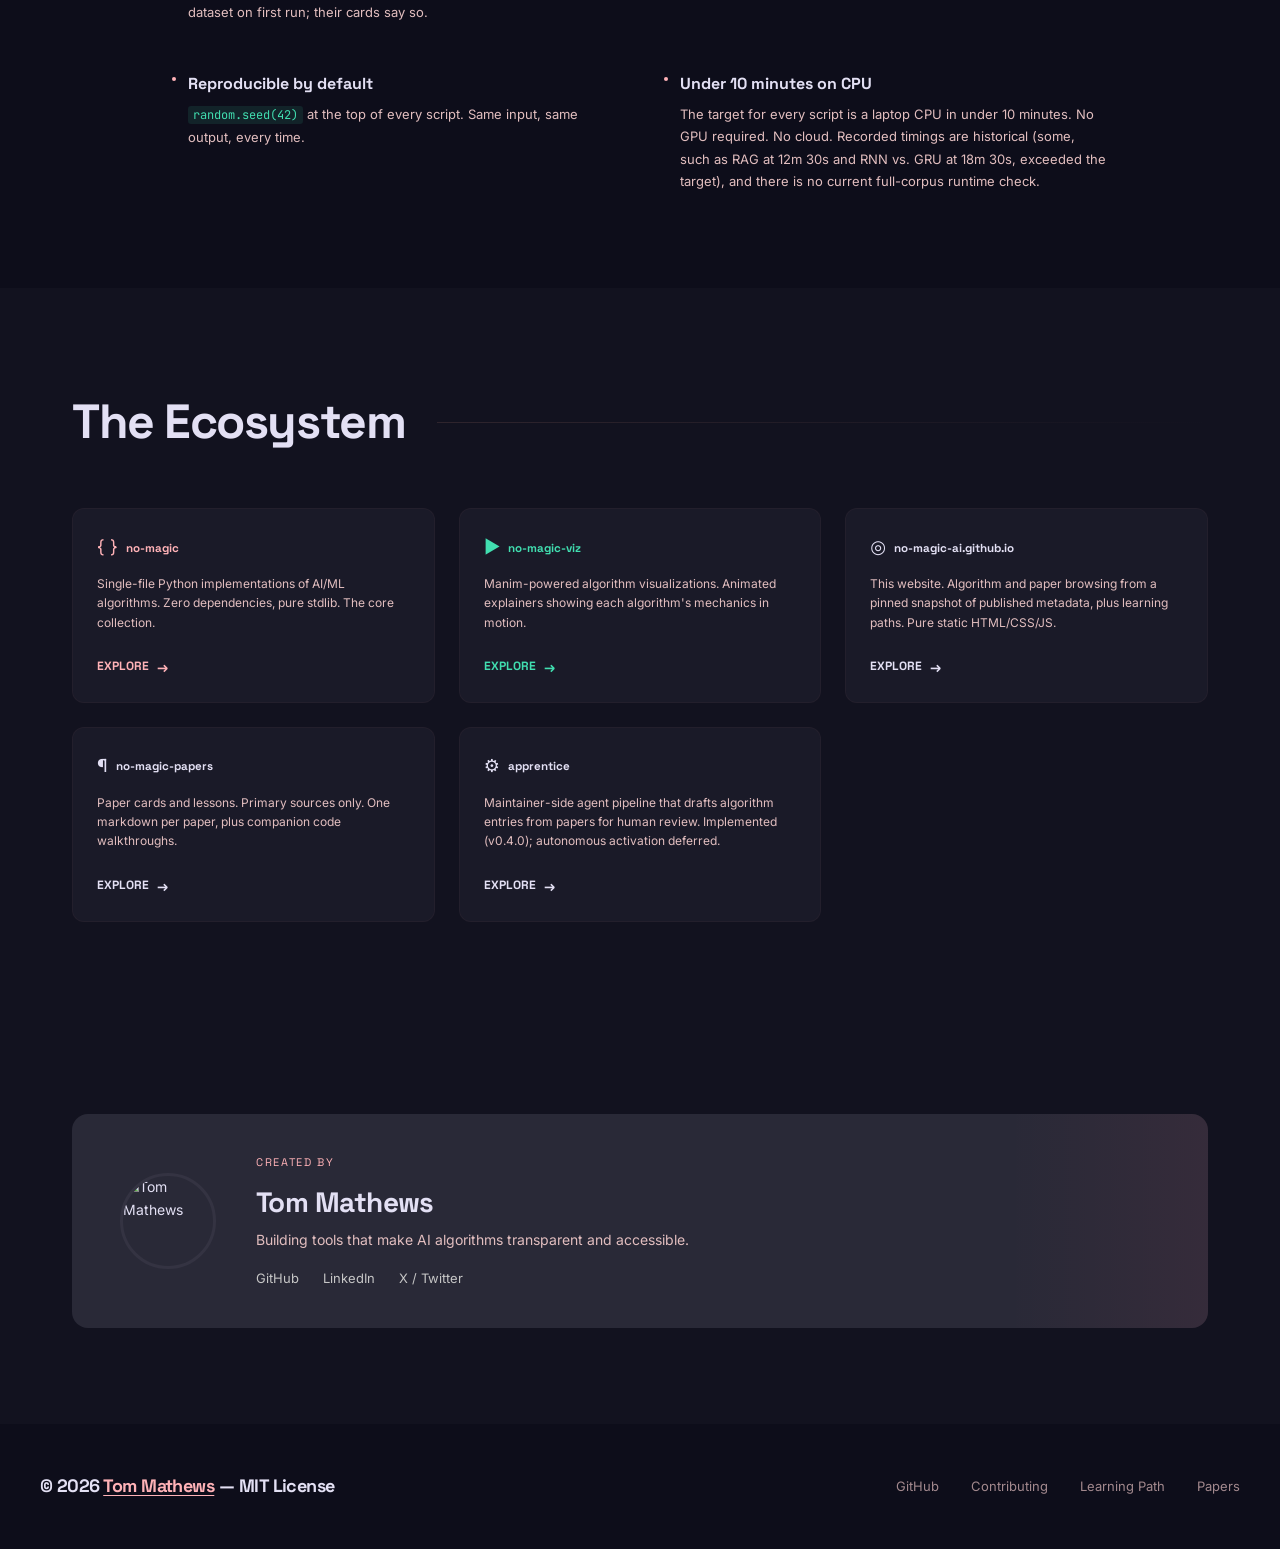
==== commit b4287891: "chore(data): refresh the qualified ROME knowledge editing content cohort Regenerate data/content.jso" ====
--- a/index.html
+++ b/index.html
@@ -508,7 +508,7 @@
         <div class="track-num">02</div>
         <div class="track-name">Weekend Sprint: Alignment</div>
         <div class="track-desc">Steering model behavior post-training. LoRA, DPO, PPO, and RLHF.</div>
-        <div class="track-meta"><span>~4 hrs 10 min</span><span>7 scripts</span></div>
+        <div class="track-meta"><span>~4 hrs 55 min</span><span>8 scripts</span></div>
       </a>
       <a class="track-card" href="https://github.com/no-magic-ai/no-magic/blob/main/LEARNING_PATH.md#track-3-deep-dive--modern-inference-7-hrs" target="_blank">
         <div class="track-num">03</div>
@@ -537,8 +537,8 @@
       <div class="track-card">
         <div class="track-num">07</div>
         <div class="track-name">Full Curriculum</div>
-        <div class="track-desc">The longest track: 38 of the 50 scripts in dependency order.</div>
-        <div class="track-meta"><span>~26 hrs 35 min</span><span>38 scripts</span></div>
+        <div class="track-desc">The longest track: 39 of the 51 scripts in dependency order.</div>
+        <div class="track-meta"><span>~27 hrs 20 min</span><span>39 scripts</span></div>
       </div>
     </div>
   </div>
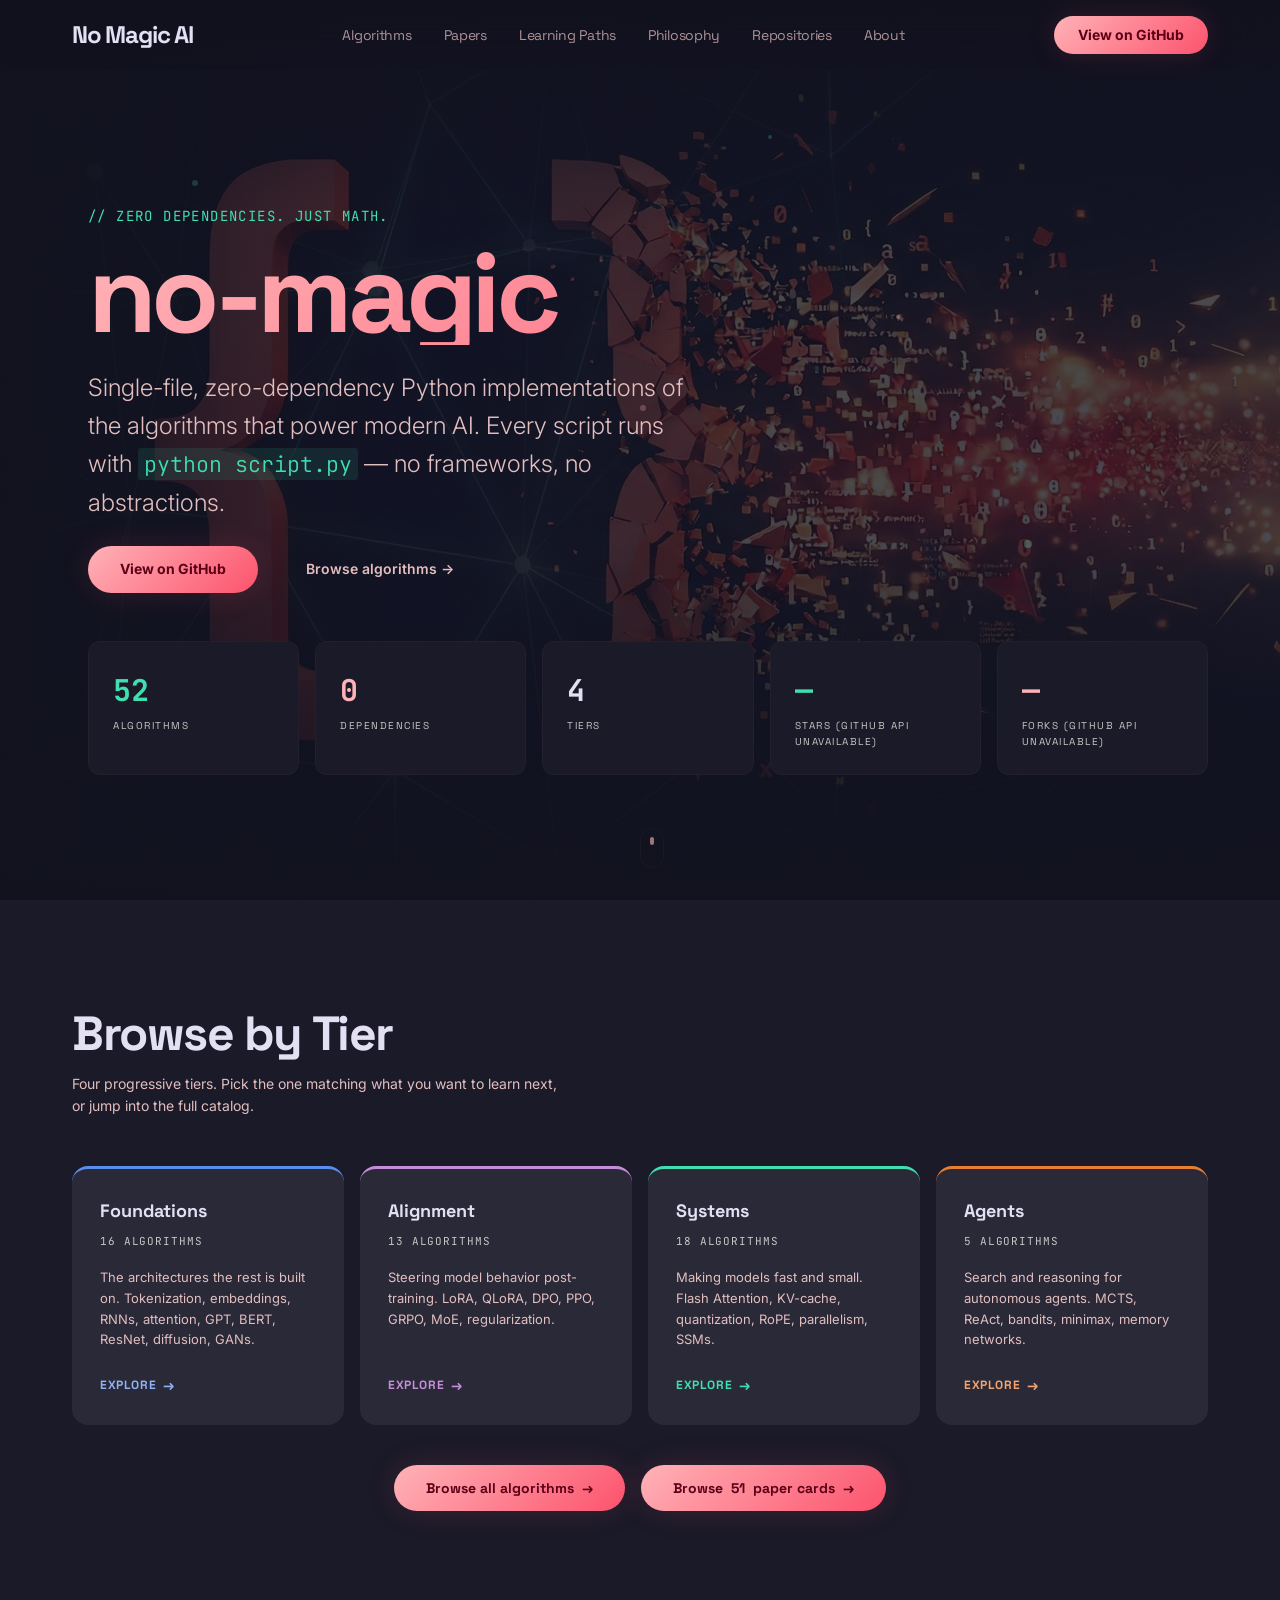
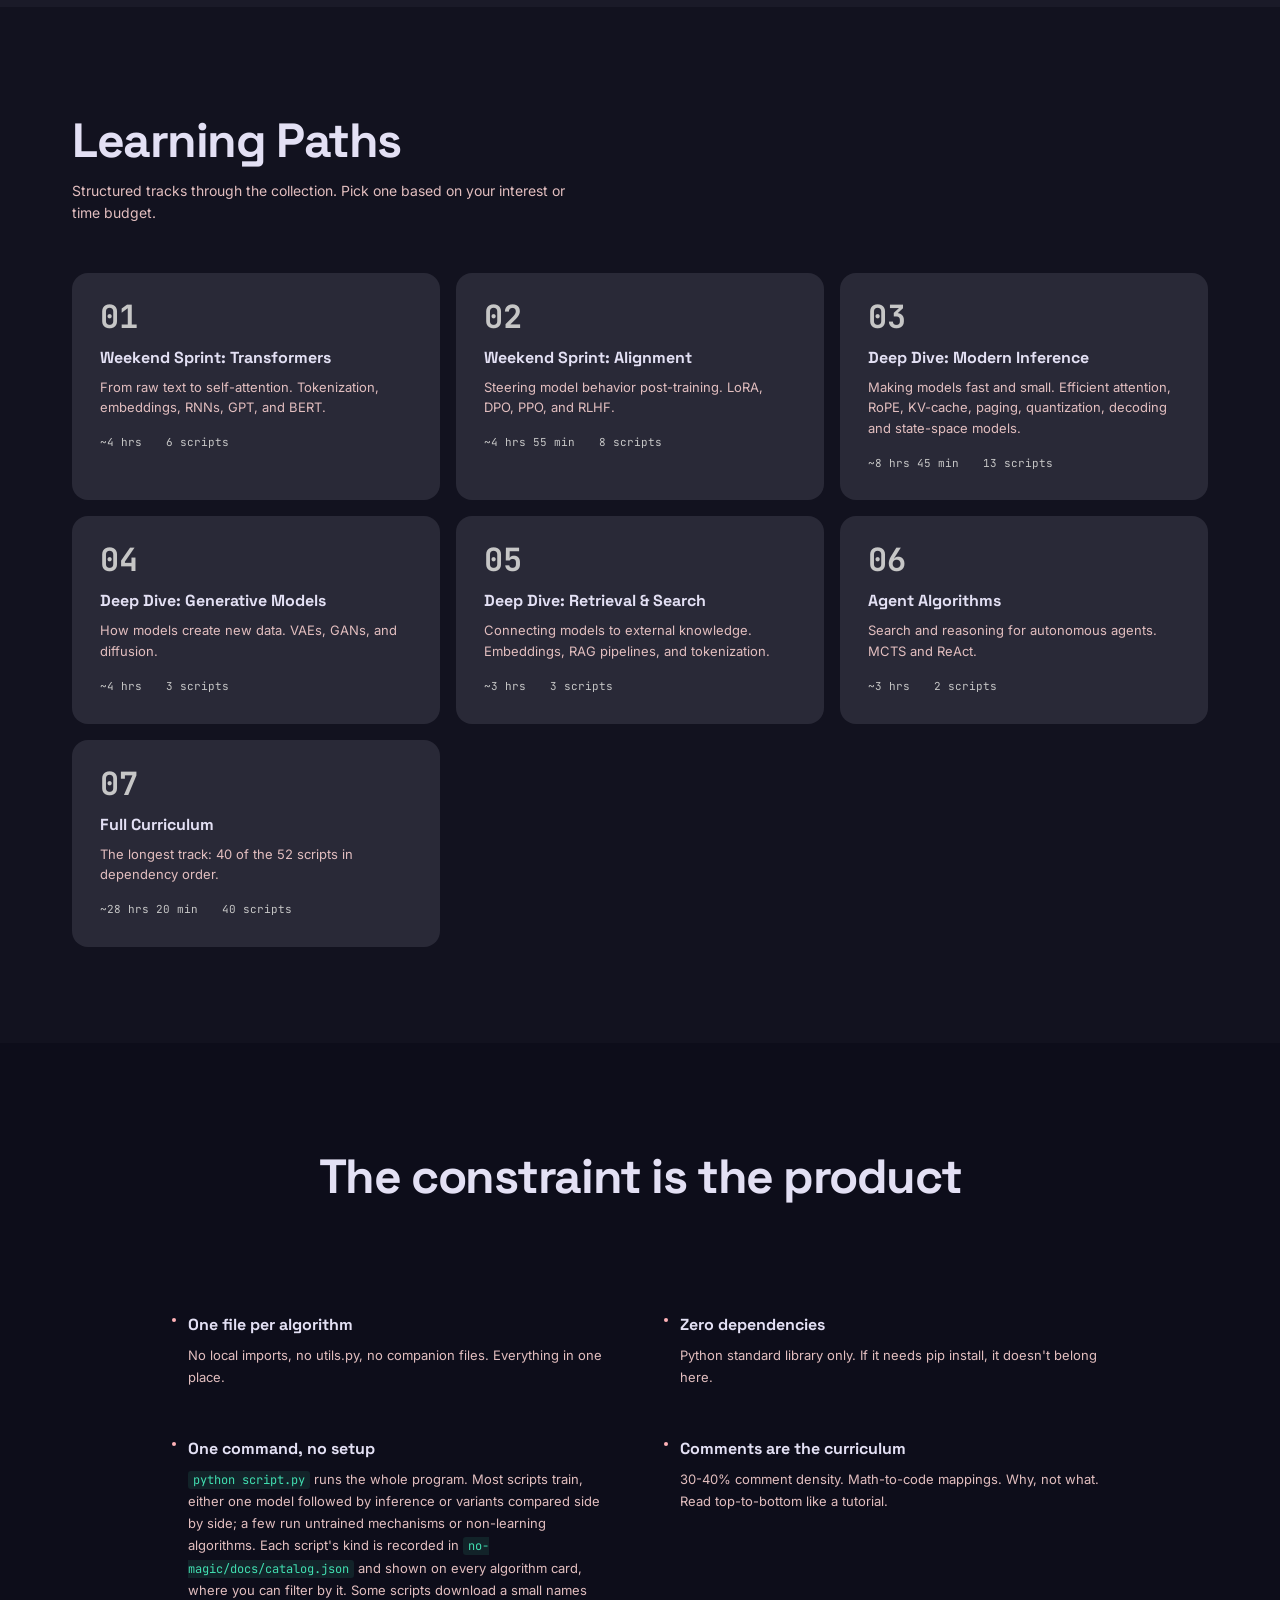
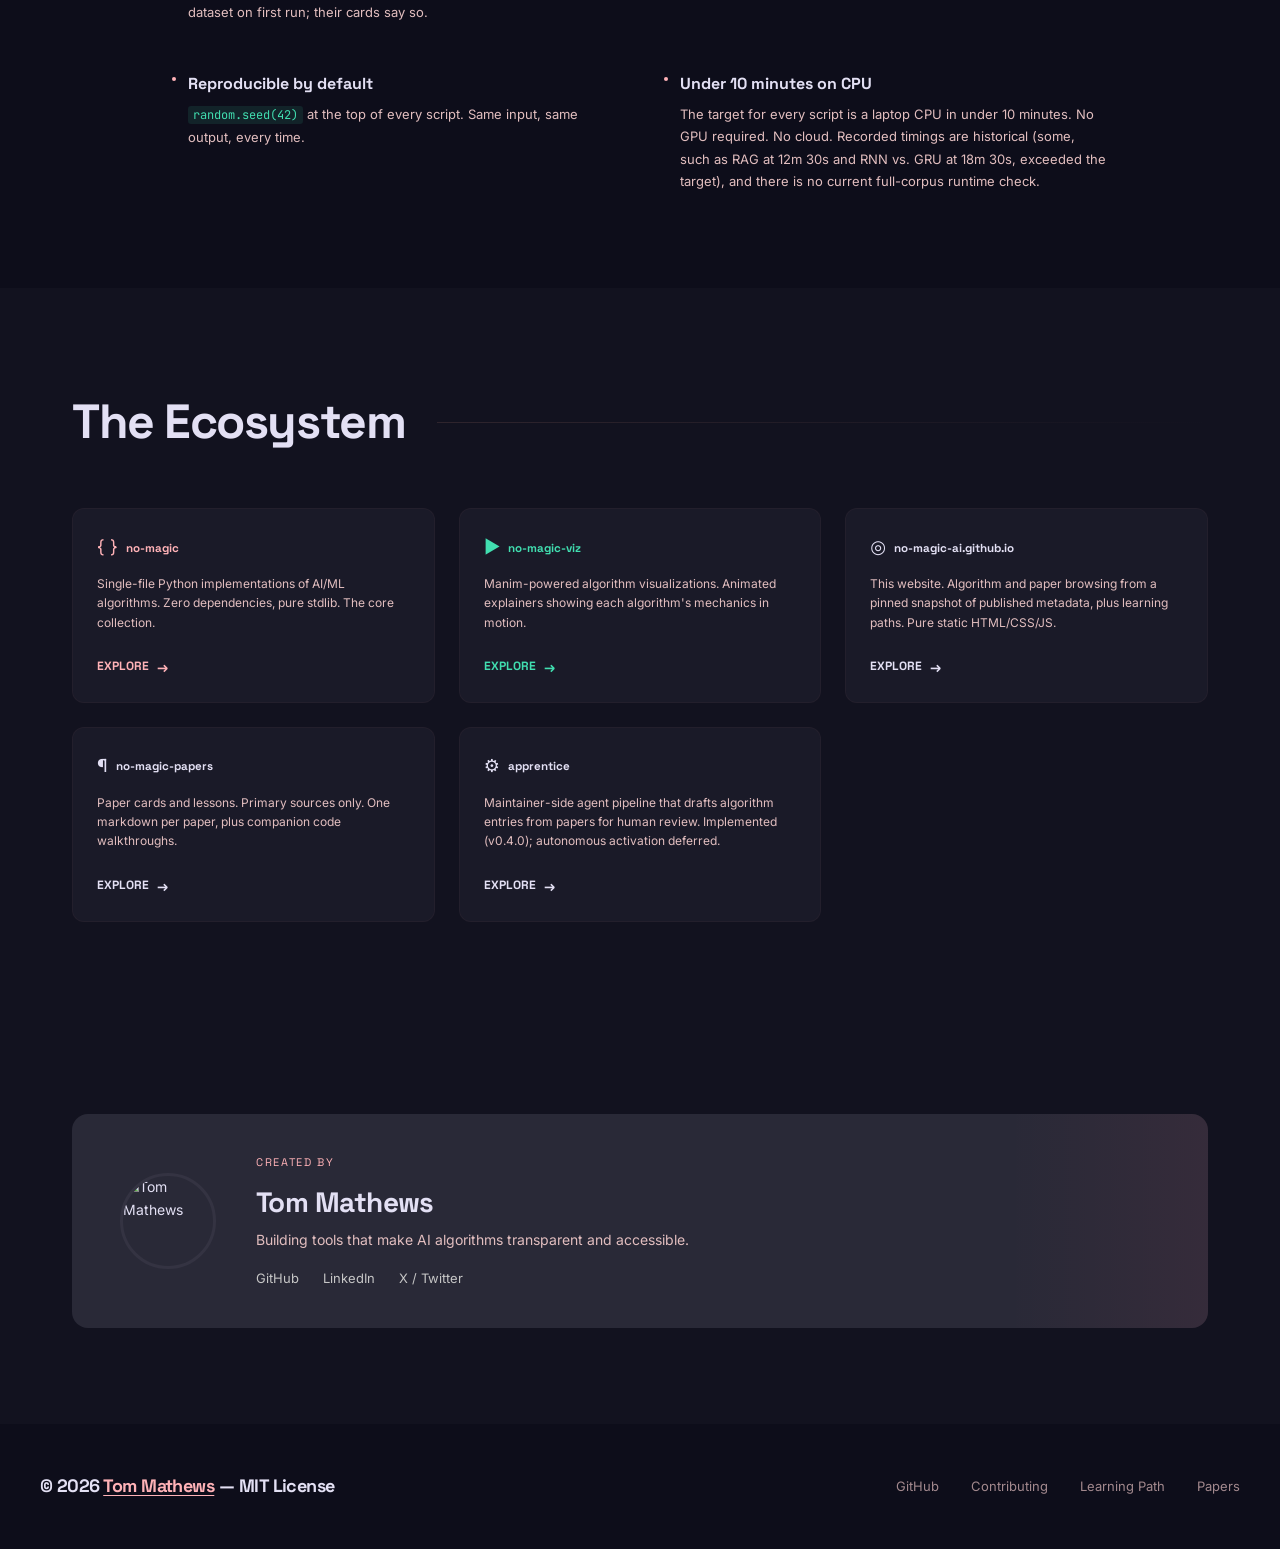
==== commit 1f082246: "chore(data): refresh the qualified watermarking content cohort Regenerate data/content.json and data" ====
--- a/index.html
+++ b/index.html
@@ -514,7 +514,7 @@
         <div class="track-num">03</div>
         <div class="track-name">Deep Dive: Modern Inference</div>
         <div class="track-desc">Making models fast and small. Efficient attention, RoPE, KV-cache, paging, quantization, decoding and state-space models.</div>
-        <div class="track-meta"><span>~7 hrs</span><span>12 scripts</span></div>
+        <div class="track-meta"><span>~8 hrs 45 min</span><span>13 scripts</span></div>
       </a>
       <div class="track-card">
         <div class="track-num">04</div>
@@ -537,8 +537,8 @@
       <div class="track-card">
         <div class="track-num">07</div>
         <div class="track-name">Full Curriculum</div>
-        <div class="track-desc">The longest track: 39 of the 51 scripts in dependency order.</div>
-        <div class="track-meta"><span>~27 hrs 20 min</span><span>39 scripts</span></div>
+        <div class="track-desc">The longest track: 40 of the 52 scripts in dependency order.</div>
+        <div class="track-meta"><span>~28 hrs 20 min</span><span>40 scripts</span></div>
       </div>
     </div>
   </div>
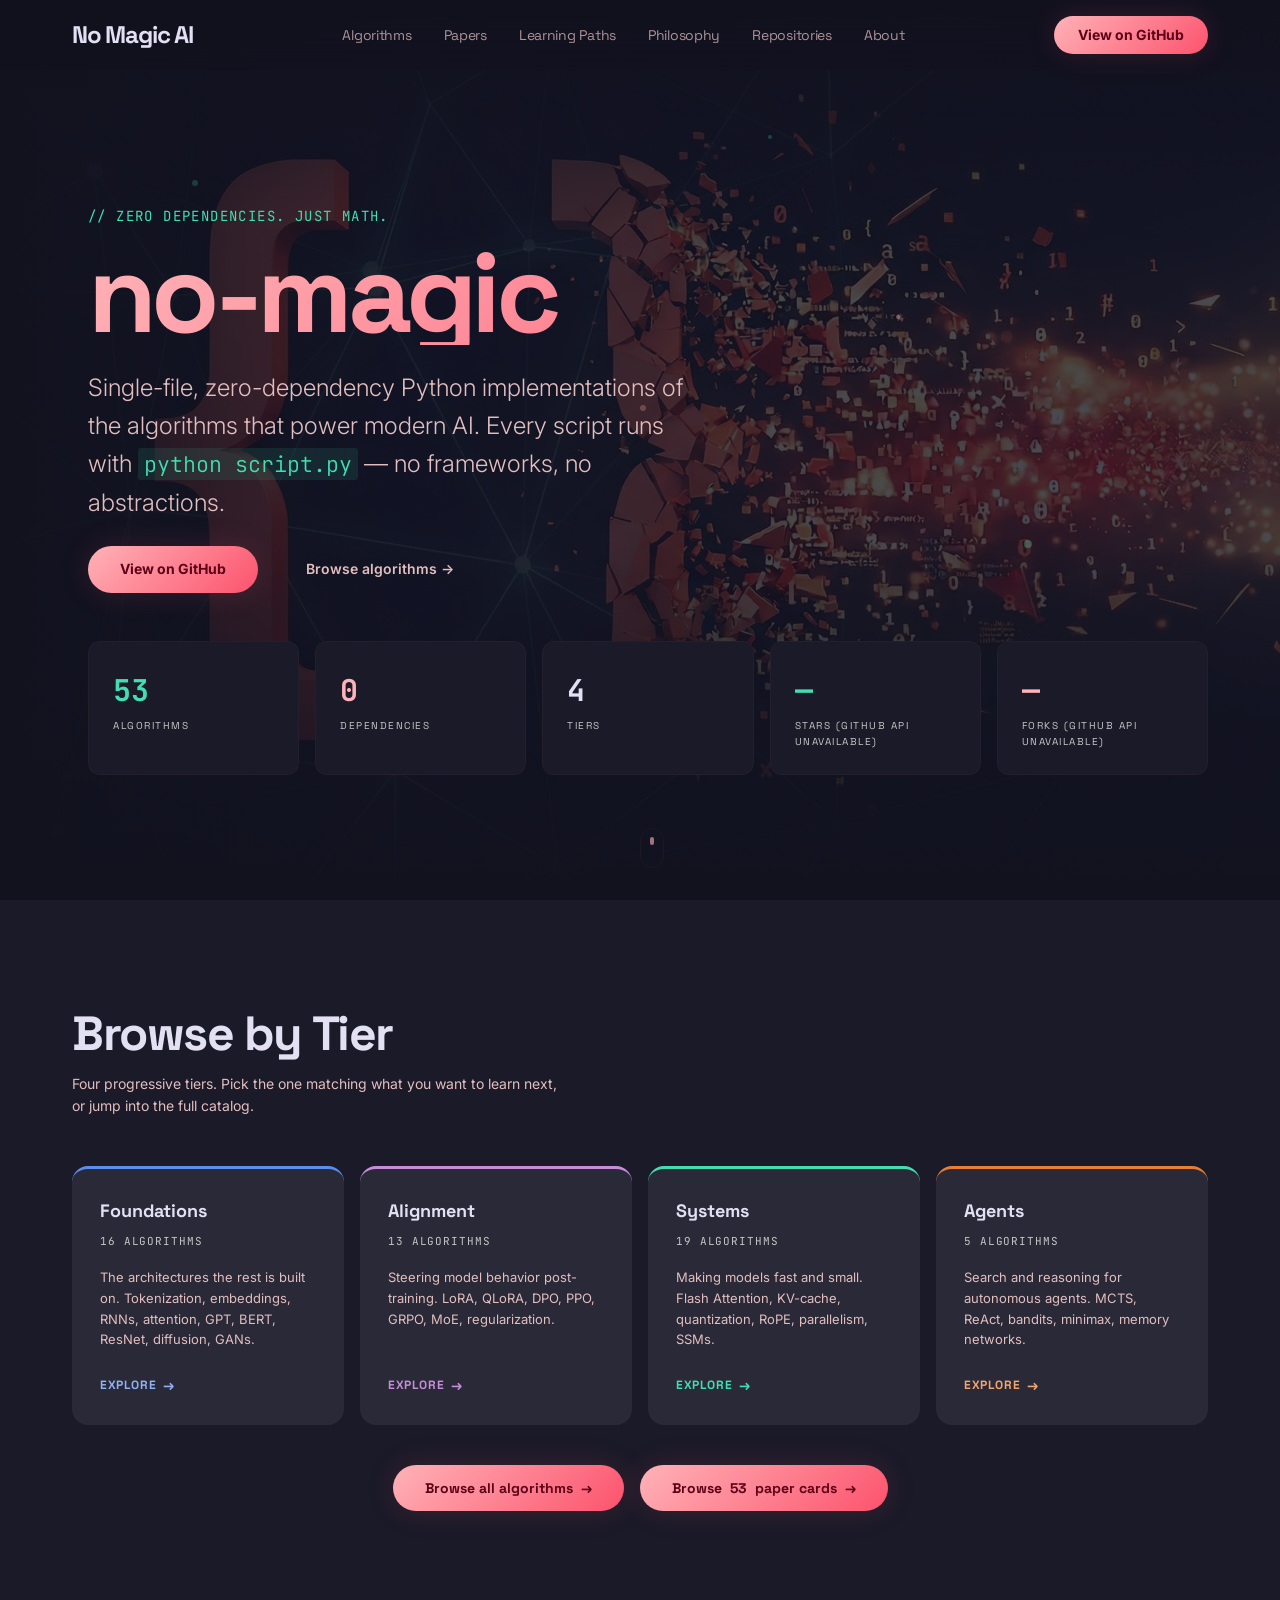
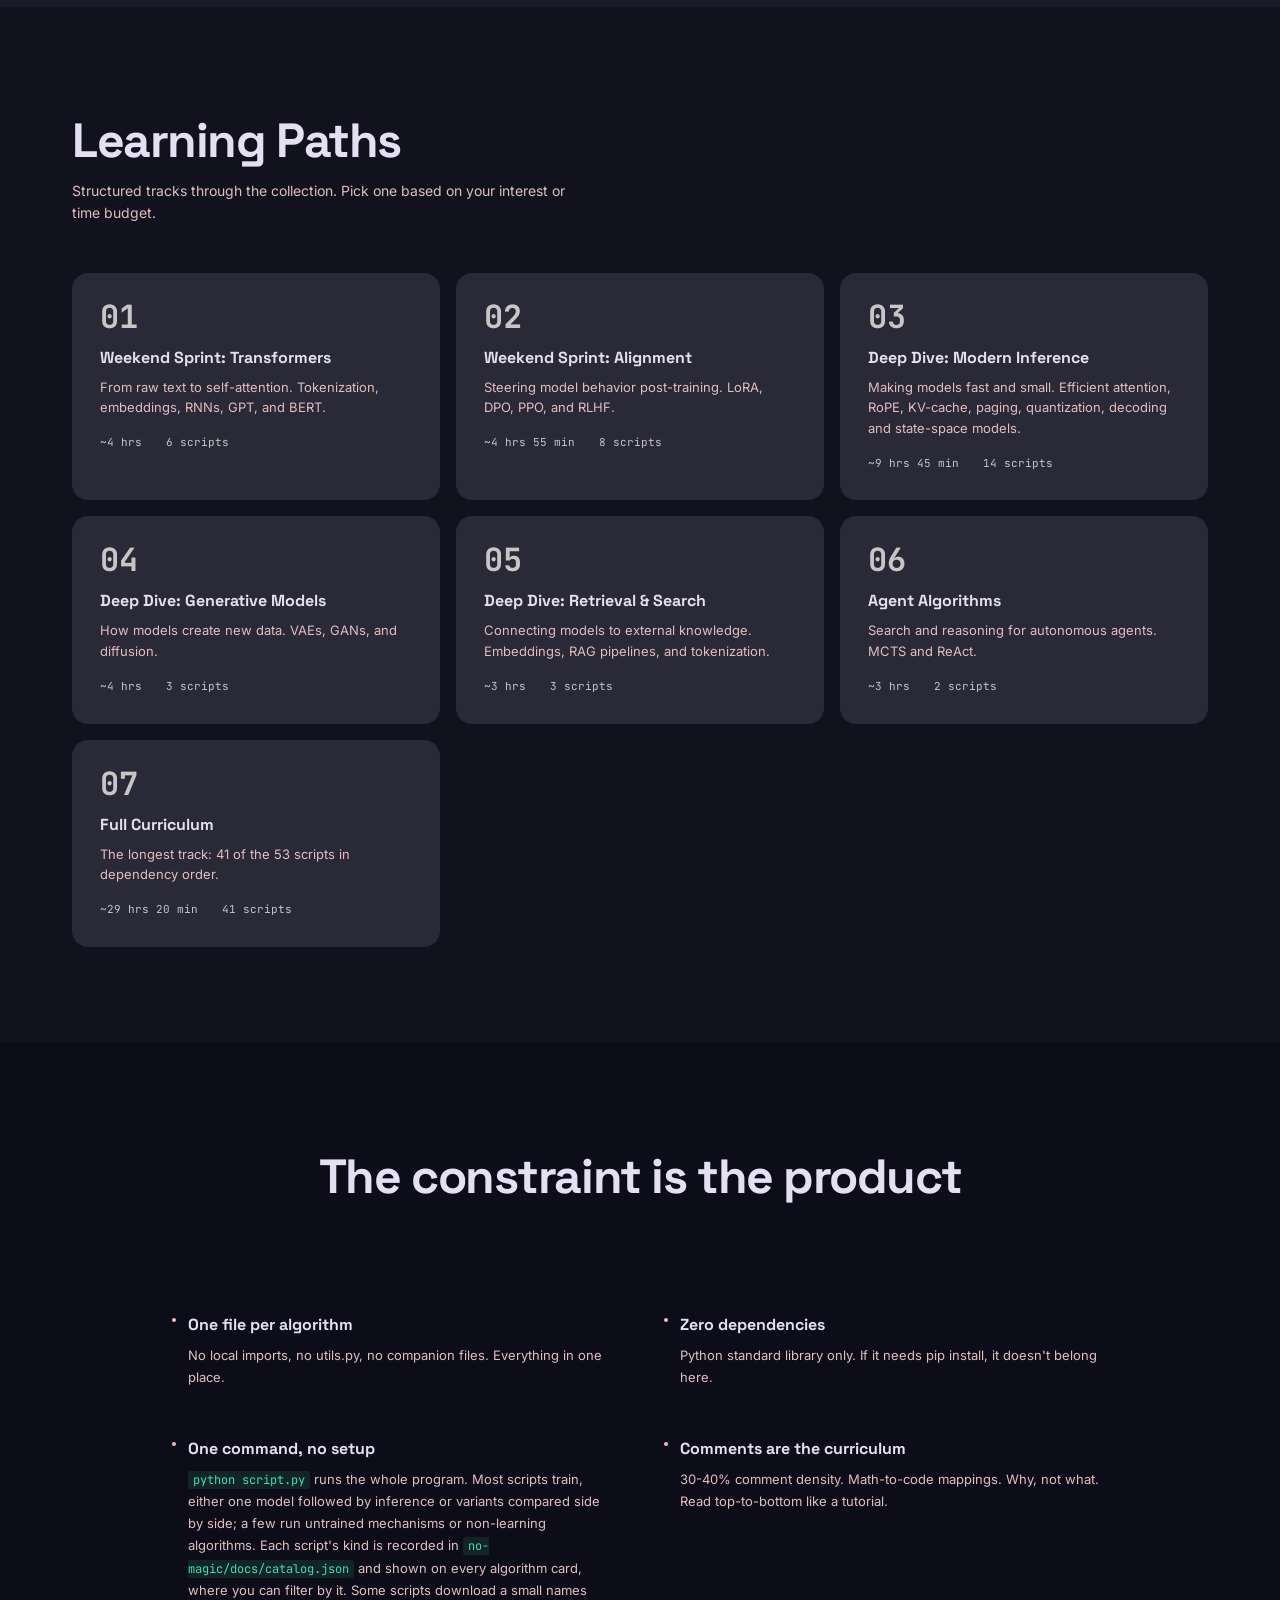
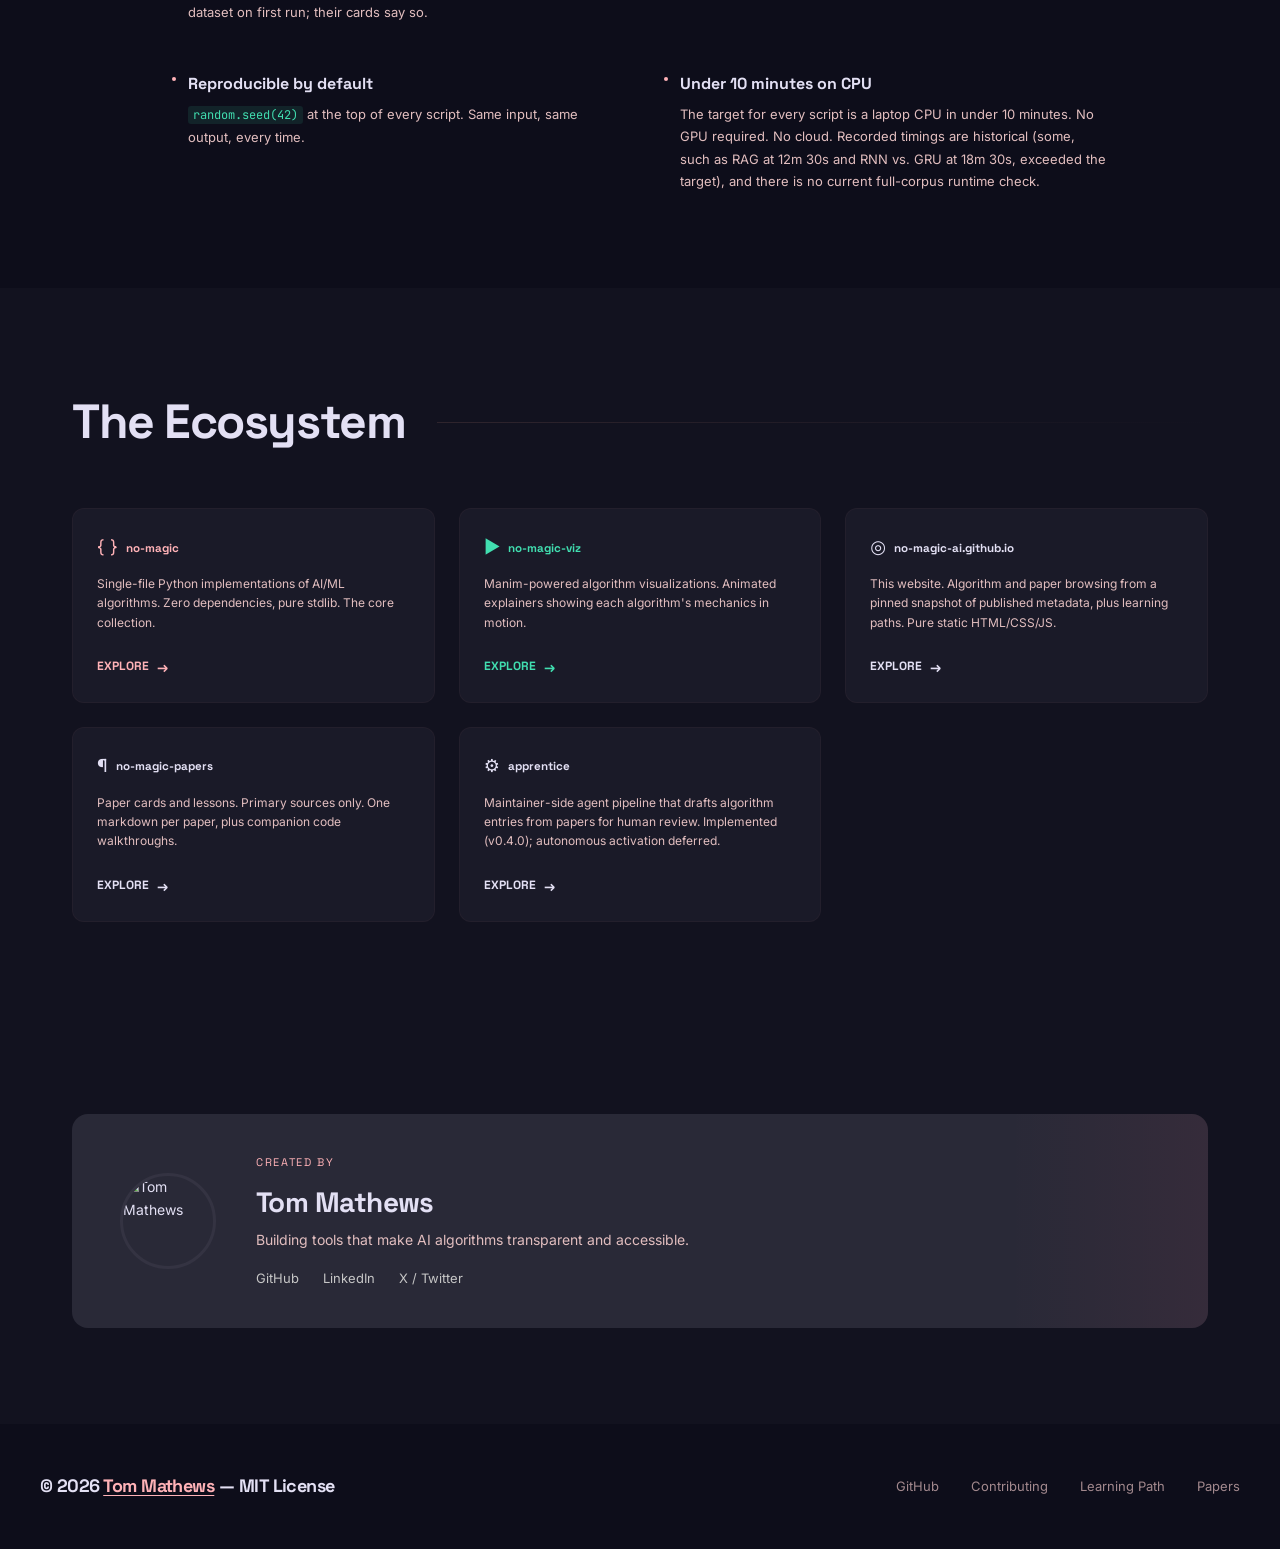
==== commit 07d38a49: "chore(data): refresh the qualified reasoning cohort Regenerate data/content.json and data/cohort.jso" ====
--- a/index.html
+++ b/index.html
@@ -514,7 +514,7 @@
         <div class="track-num">03</div>
         <div class="track-name">Deep Dive: Modern Inference</div>
         <div class="track-desc">Making models fast and small. Efficient attention, RoPE, KV-cache, paging, quantization, decoding and state-space models.</div>
-        <div class="track-meta"><span>~8 hrs 45 min</span><span>13 scripts</span></div>
+        <div class="track-meta"><span>~9 hrs 45 min</span><span>14 scripts</span></div>
       </a>
       <div class="track-card">
         <div class="track-num">04</div>
@@ -537,8 +537,8 @@
       <div class="track-card">
         <div class="track-num">07</div>
         <div class="track-name">Full Curriculum</div>
-        <div class="track-desc">The longest track: 40 of the 52 scripts in dependency order.</div>
-        <div class="track-meta"><span>~28 hrs 20 min</span><span>40 scripts</span></div>
+        <div class="track-desc">The longest track: 41 of the 53 scripts in dependency order.</div>
+        <div class="track-meta"><span>~29 hrs 20 min</span><span>41 scripts</span></div>
       </div>
     </div>
   </div>
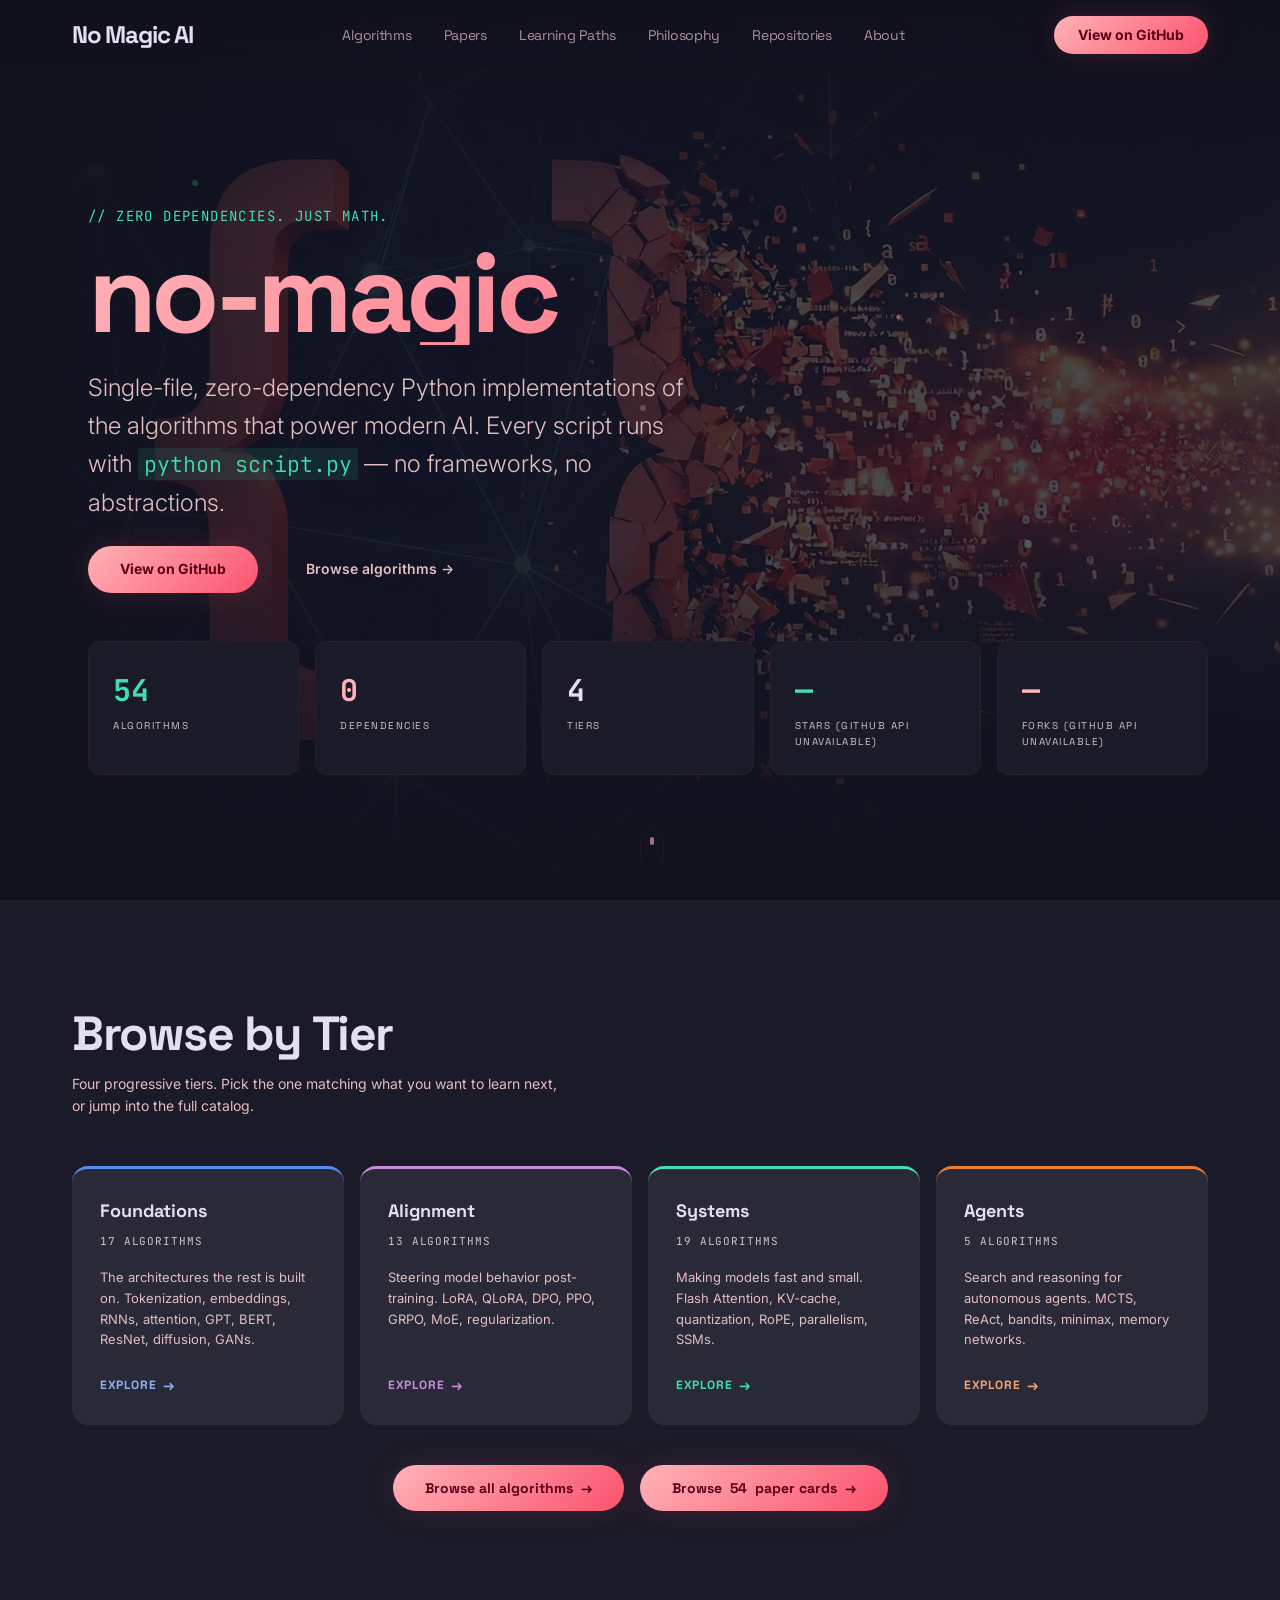
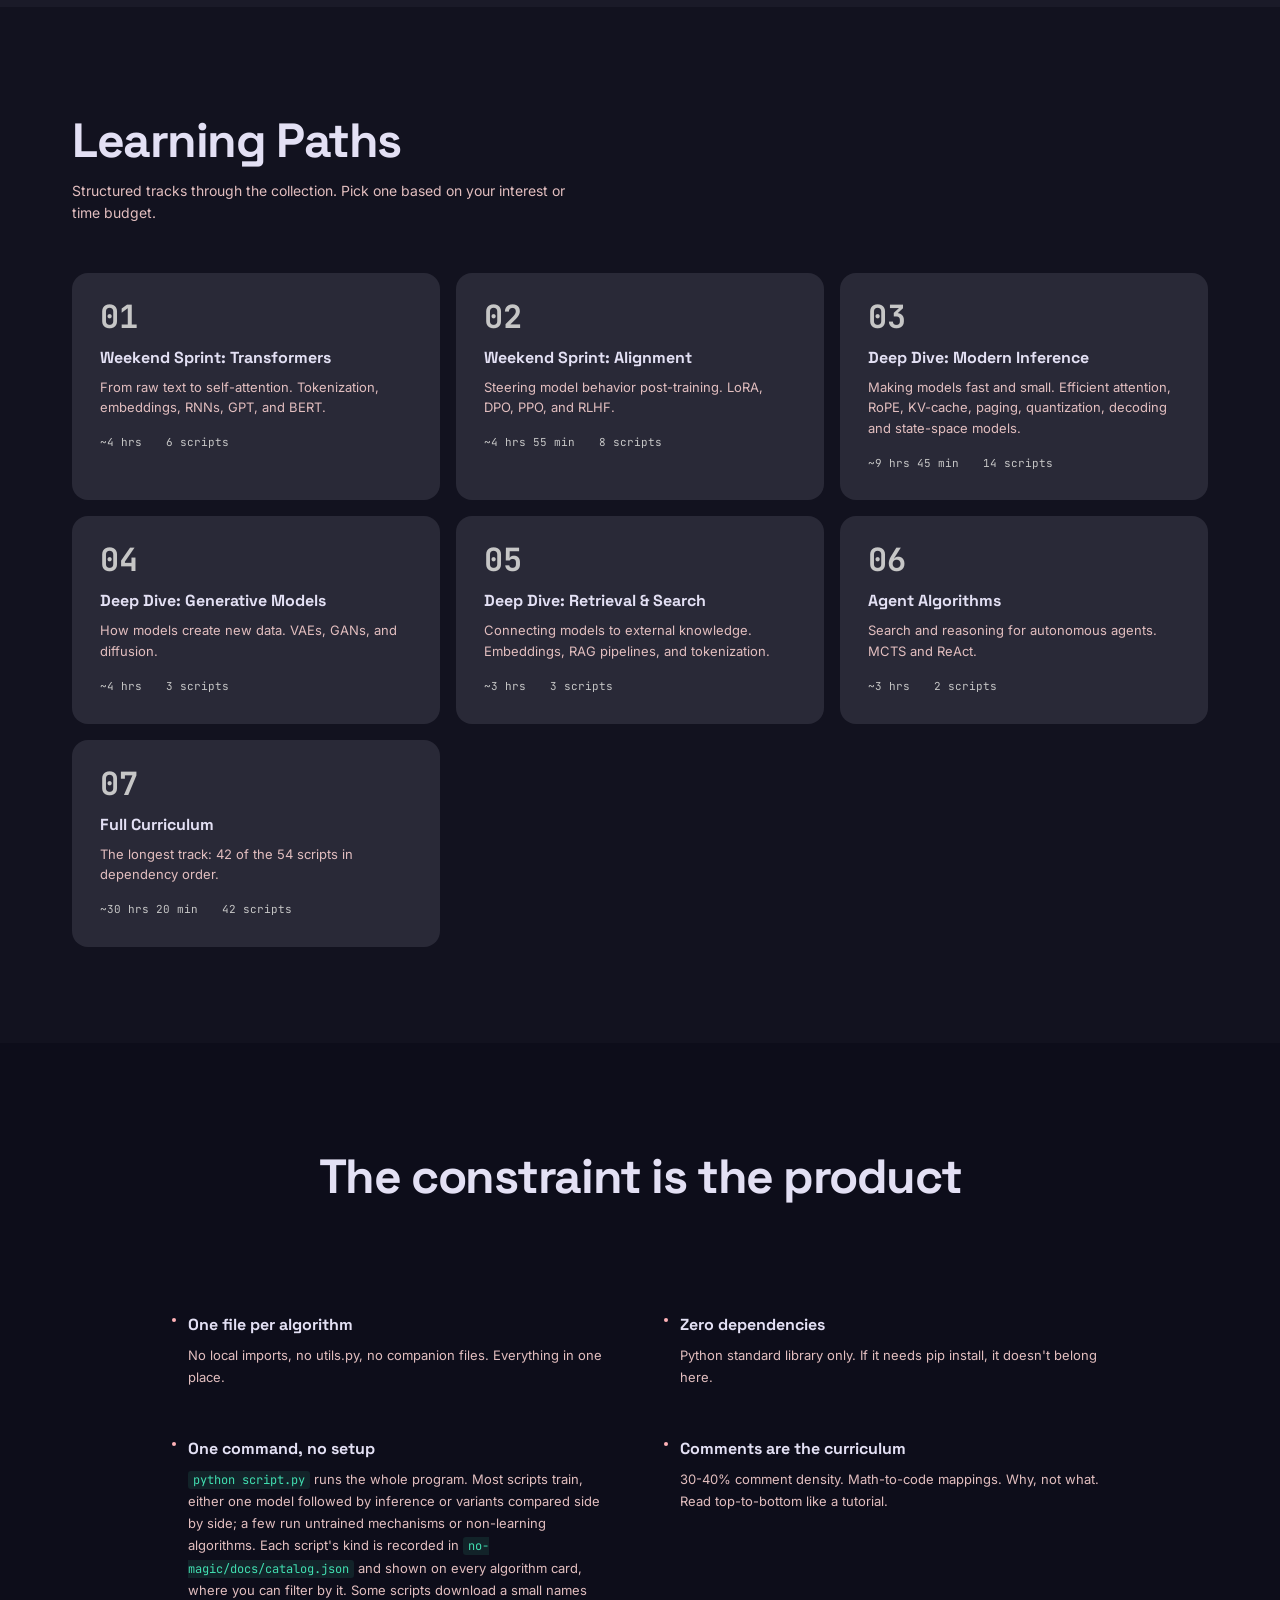
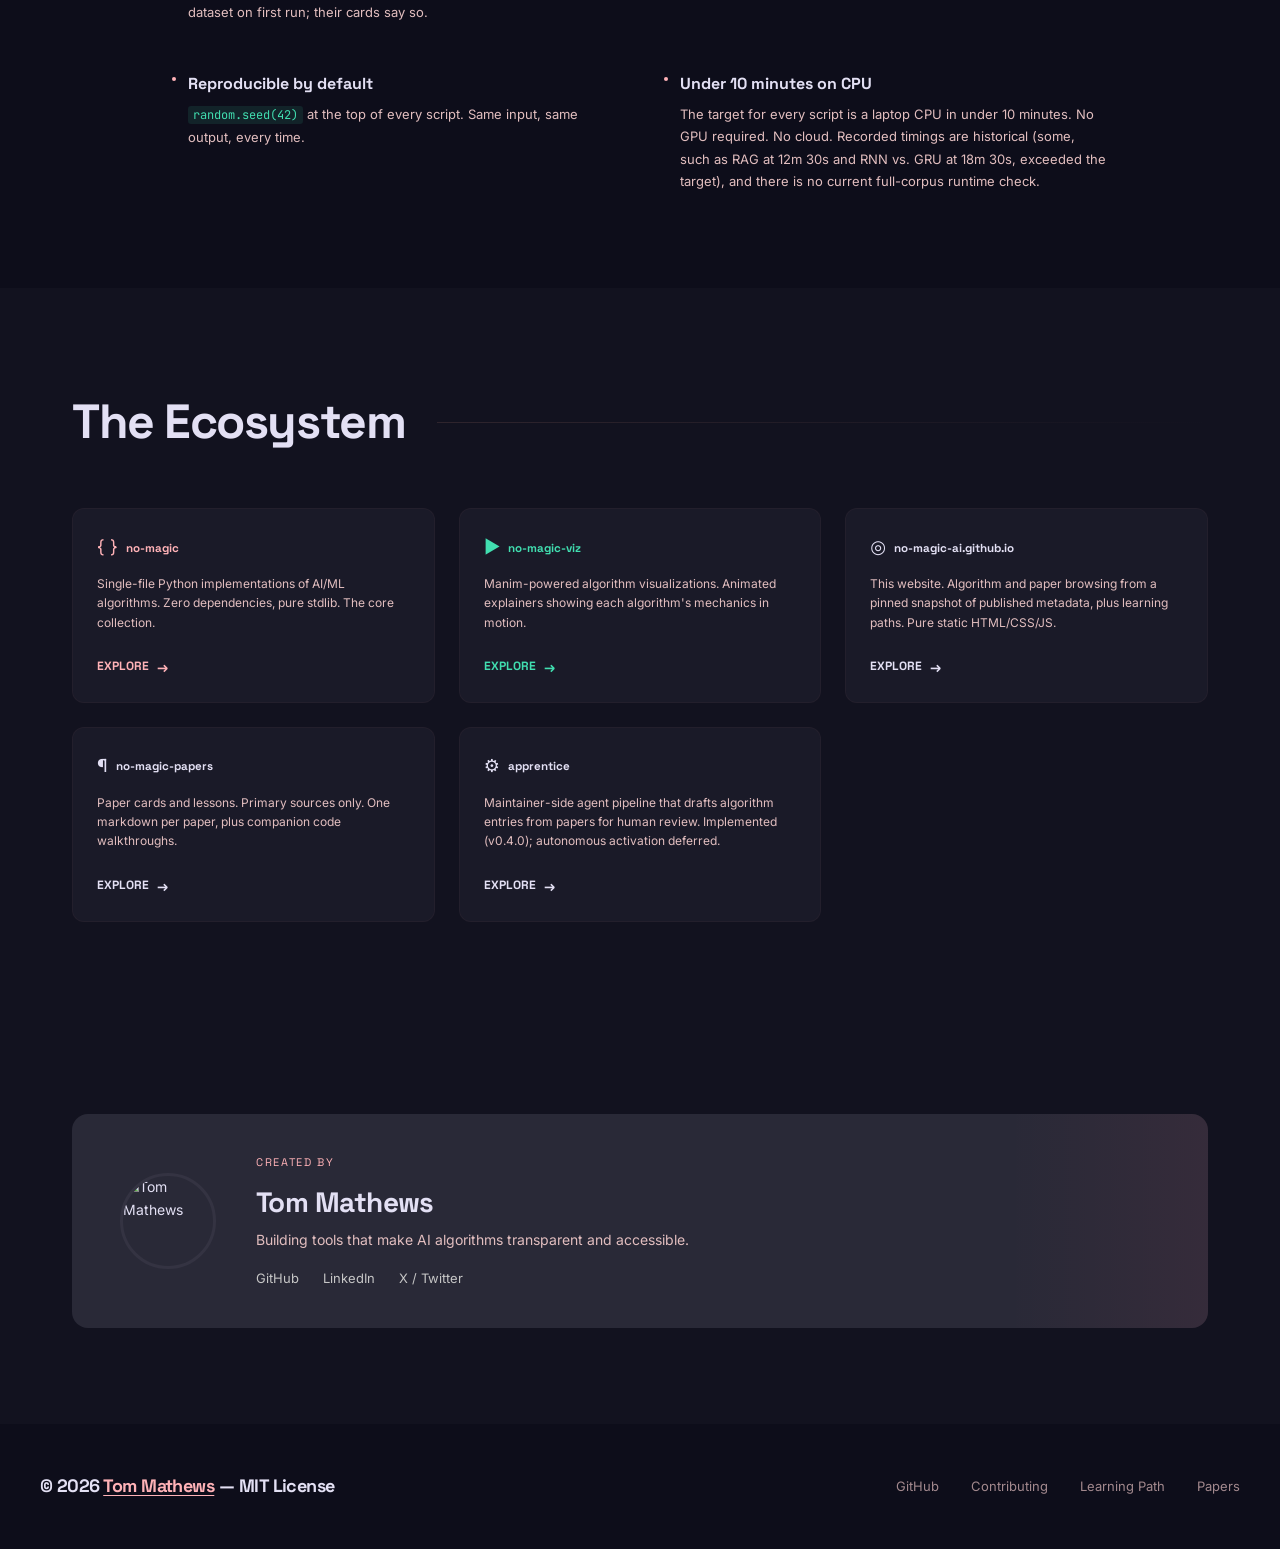
==== commit 4c6f03d4: "chore(data): refresh the qualified error-bars cohort Regenerate data/content.json and data/cohort.js" ====
--- a/index.html
+++ b/index.html
@@ -537,8 +537,8 @@
       <div class="track-card">
         <div class="track-num">07</div>
         <div class="track-name">Full Curriculum</div>
-        <div class="track-desc">The longest track: 41 of the 53 scripts in dependency order.</div>
-        <div class="track-meta"><span>~29 hrs 20 min</span><span>41 scripts</span></div>
+        <div class="track-desc">The longest track: 42 of the 54 scripts in dependency order.</div>
+        <div class="track-meta"><span>~30 hrs 20 min</span><span>42 scripts</span></div>
       </div>
     </div>
   </div>
